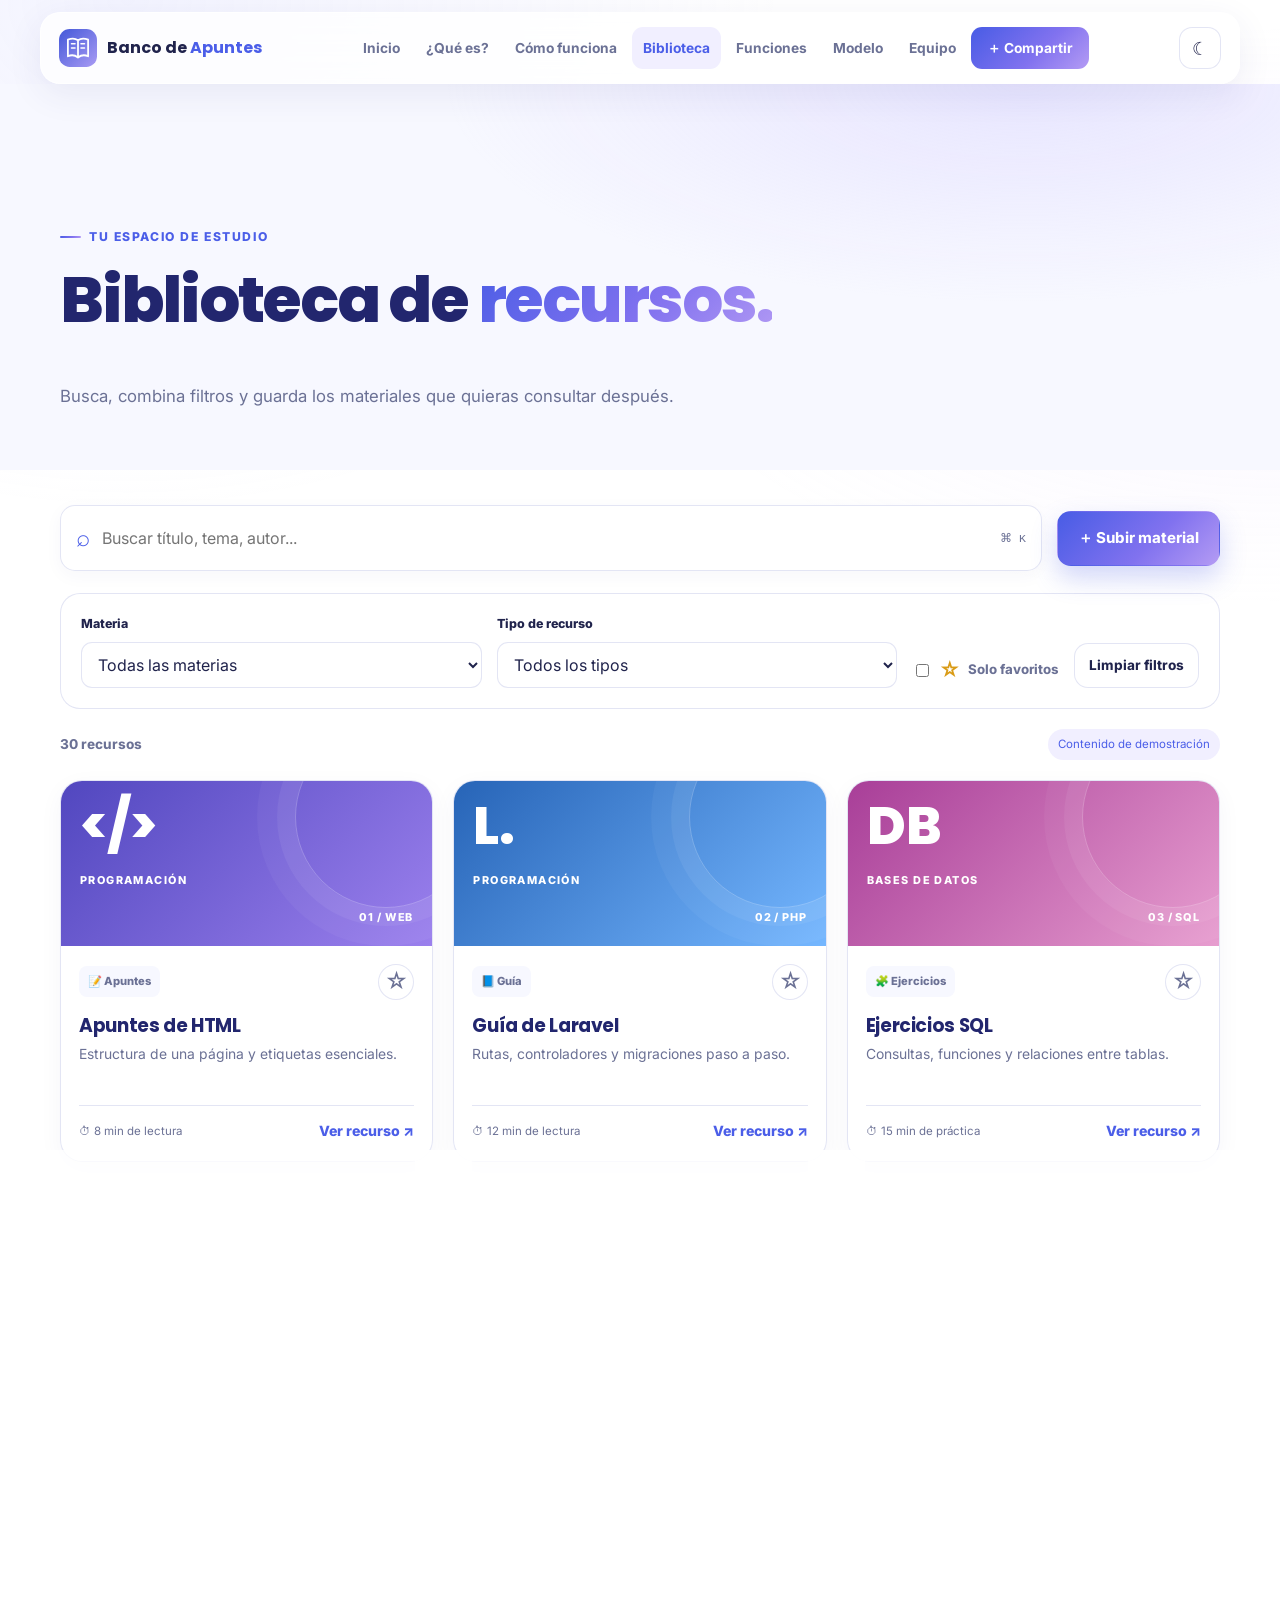
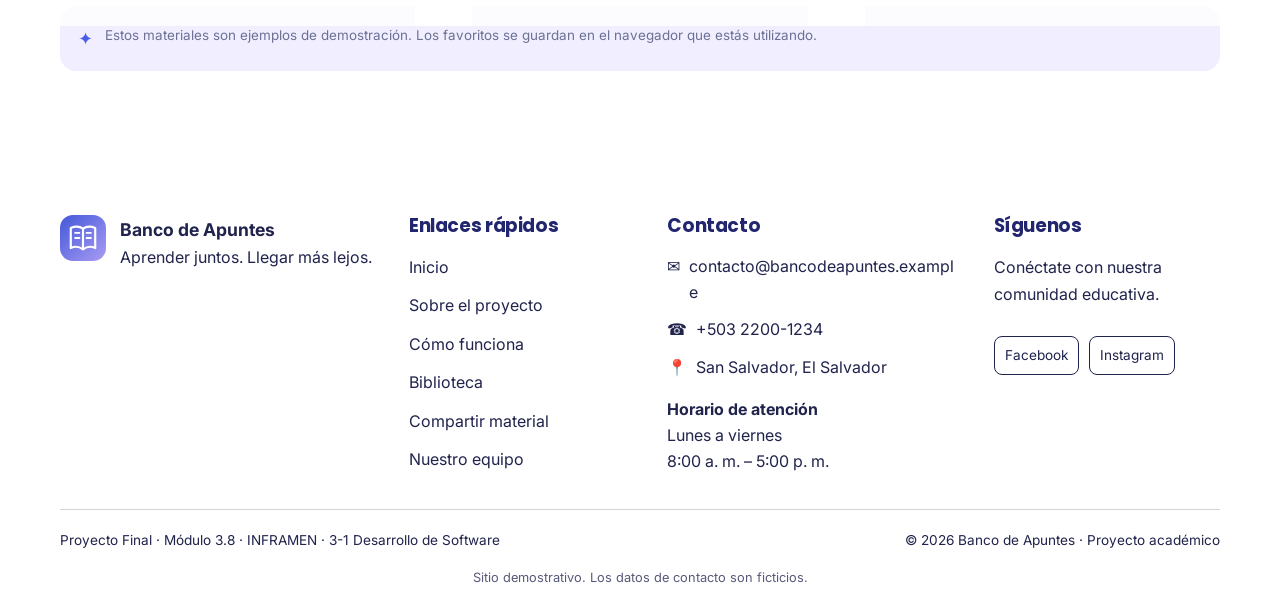
==== biblioteca.html @ d94e11e5 "Add files via upload" ====
<!DOCTYPE html>
<html lang="es">
<head>
  <meta charset="UTF-8">
  <meta name="viewport" content="width=device-width, initial-scale=1">
  <title>Biblioteca | Banco de Apuntes</title>
  <link rel="icon" href="img/logo.svg">
  <link href="https://fonts.googleapis.com/css2?family=Inter:wght@400;500;600;700;800&family=Poppins:wght@500;600;700;800&display=swap" rel="stylesheet">
  <link rel="stylesheet" href="css/style.css">
</head>
<body data-page="biblioteca">
  <div id="site-header"></div>

  <main>
    <section class="page-hero compact">
      <div class="container">
        <span class="kicker">Tu espacio de estudio</span>
        <h1>Biblioteca de <span class="gradient-text">recursos.</span></h1>
        <p>Busca, combina filtros y guarda los materiales que quieras consultar después.</p>
        <div class="breadcrumb">
        </div>
      </div>
    </section>

    <section class="section library-section">
      <div class="container">
        <div class="library-toolbar">
          <label class="search-box">
            <span>⌕</span>
            <input id="resource-search" type="search" placeholder="Buscar título, tema, autor..." aria-label="Buscar recursos">
            <kbd>⌘ K</kbd>
          </label>
          <a href="subir.html" class="btn btn-primary">＋ Subir material</a>
        </div>

        <div class="filter-panel">
          <div class="filter-group">
            <label for="subject-filter">Materia</label>
            <select id="subject-filter">
              <option value="all">Todas las materias</option>
              <option value="prog">Programación</option>
              <option value="mate">Matemáticas</option>
              <option value="bd">Bases de datos</option>
              <option value="lengua">Lenguaje</option>
            </select>
          </div>

          <div class="filter-group">
            <label for="type-filter">Tipo de recurso</label>
            <select id="type-filter">
              <option value="all">Todos los tipos</option>
              <option value="guia">Guías</option>
              <option value="ejercicio">Ejercicios</option>
              <option value="resumen">Resúmenes</option>
              <option value="examen">Exámenes pasados</option>
              <option value="apuntes">Apuntes</option>
            </select>
          </div>

          <label class="favorites-toggle">
            <input id="favorites-only" type="checkbox">
            <span>☆</span> Solo favoritos
          </label>

          <button class="btn btn-secondary btn-small" id="clear-filters" type="button">
            Limpiar filtros
          </button>
        </div>

        <div class="results-line">
          <span id="results-count">6 recursos</span>
          <span class="demo-label">Contenido de demostración</span>
        </div>

        <div class="resource-grid" id="resource-grid">
          <article class="resource-card"
            data-id="html-basico"
            data-subject="prog"
            data-type="apuntes"
            data-title="Apuntes de HTML"
            data-description="Estructura de una página, etiquetas semánticas, enlaces, imágenes y buenas prácticas para empezar a construir sitios web."
            data-author="Equipo Banco de Apuntes"
            data-date="16 de octubre de 2026"
            data-tags="HTML, etiquetas, web"
            data-file="materiales/apuntes-html.txt">

            <div class="resource-cover cover-purple">
              <span class="cover-symbol">&lt;/&gt;</span>
              <span class="cover-label">PROGRAMACIÓN</span>
              <span class="cover-bottom">01 / WEB</span>
            </div>
            <div class="resource-content">
              <div class="resource-meta">
                <span class="type-pill">📝 Apuntes</span>
                <button class="favorite-button" aria-label="Guardar Apuntes de HTML" aria-pressed="false">☆</button>
              </div>
              <h3>Apuntes de HTML</h3>
              <p>Estructura de una página y etiquetas esenciales.</p>
              <div class="resource-footer">
                <span>⏱ 8 min de lectura</span>
                <button class="text-link preview-button" type="button">Ver recurso ↗</button>
              </div>
            </div>
          </article>

          <article class="resource-card"
            data-id="laravel-guia"
            data-subject="prog"
            data-type="guia"
            data-title="Guía de Laravel"
            data-description="Introducción a rutas, controladores, modelos y migraciones. Incluye una ruta de aprendizaje para practicar los conceptos."
            data-author="Biblioteca de ejemplo"
            data-date="12 de octubre de 2026"
            data-tags="Laravel, PHP, desarrollo"
            data-file="materiales/guia-laravel.txt">

            <div class="resource-cover cover-blue">
              <span class="cover-symbol">L.</span>
              <span class="cover-label">PROGRAMACIÓN</span>
              <span class="cover-bottom">02 / PHP</span>
            </div>
            <div class="resource-content">
              <div class="resource-meta">
                <span class="type-pill">📘 Guía</span>
                <button class="favorite-button" aria-label="Guardar Guía de Laravel" aria-pressed="false">☆</button>
              </div>
              <h3>Guía de Laravel</h3>
              <p>Rutas, controladores y migraciones paso a paso.</p>
              <div class="resource-footer">
                <span>⏱ 12 min de lectura</span>
                <button class="text-link preview-button" type="button">Ver recurso ↗</button>
              </div>
            </div>
          </article>

          <article class="resource-card"
            data-id="sql-ejercicios"
            data-subject="bd"
            data-type="ejercicio"
            data-title="Ejercicios SQL"
            data-description="Practica SELECT, WHERE, ORDER BY, funciones de agregado y JOIN con ejemplos de consultas para una base de datos escolar."
            data-author="Equipo Banco de Apuntes"
            data-date="10 de octubre de 2026"
            data-tags="SQL, JOIN, consultas"
            data-file="materiales/ejercicios-sql.txt">

            <div class="resource-cover cover-pink">
              <span class="cover-symbol">DB</span>
              <span class="cover-label">BASES DE DATOS</span>
              <span class="cover-bottom">03 / SQL</span>
            </div>
            <div class="resource-content">
              <div class="resource-meta">
                <span class="type-pill">🧩 Ejercicios</span>
                <button class="favorite-button" aria-label="Guardar Ejercicios SQL" aria-pressed="false">☆</button>
              </div>
              <h3>Ejercicios SQL</h3>
              <p>Consultas, funciones y relaciones entre tablas.</p>
              <div class="resource-footer">
                <span>⏱ 15 min de práctica</span>
                <button class="text-link preview-button" type="button">Ver recurso ↗</button>
              </div>
            </div>
          </article>

          <article class="resource-card"
            data-id="formulas-mate"
            data-subject="mate"
            data-type="resumen"
            data-title="Fórmulas esenciales de matemáticas"
            data-description="Resumen de fórmulas de álgebra, geometría y trigonometría. Revisa las expresiones principales y practica identificando cuándo utilizarlas."
            data-author="Biblioteca de ejemplo"
            data-date="8 de octubre de 2026"
            data-tags="álgebra, geometría, fórmulas"
            data-file="materiales/formulas-matematicas.txt">

            <div class="resource-cover cover-orange">
              <span class="cover-symbol">∑</span>
              <span class="cover-label">MATEMÁTICAS</span>
              <span class="cover-bottom">04 / FÓRMULAS</span>
            </div>
            <div class="resource-content">
              <div class="resource-meta">
                <span class="type-pill">✦ Resumen</span>
                <button class="favorite-button" aria-label="Guardar Fórmulas esenciales de matemáticas" aria-pressed="false">☆</button>
              </div>
              <h3>Fórmulas esenciales</h3>
              <p>Álgebra, geometría y trigonometría en resumen.</p>
              <div class="resource-footer">
                <span>⏱ 6 min de lectura</span>
                <button class="text-link preview-button" type="button">Ver recurso ↗</button>
              </div>
            </div>
          </article>

          <article class="resource-card"
            data-id="lenguaje-resumen"
            data-subject="lengua"
            data-type="resumen"
            data-title="Resumen de comprensión lectora"
            data-description="Ideas principales, inferencias, propósito del autor y estrategias para responder preguntas de comprensión lectora."
            data-author="Equipo Banco de Apuntes"
            data-date="5 de octubre de 2026"
            data-tags="lectura, lenguaje, comprensión"
            data-file="materiales/comprension-lectora.txt">

            <div class="resource-cover cover-green">
              <span class="cover-symbol">Aa</span>
              <span class="cover-label">LENGUAJE</span>
              <span class="cover-bottom">05 / LECTURA</span>
            </div>
            <div class="resource-content">
              <div class="resource-meta">
                <span class="type-pill">✦ Resumen</span>
                <button class="favorite-button" aria-label="Guardar Resumen de comprensión lectora" aria-pressed="false">☆</button>
              </div>
              <h3>Comprensión lectora</h3>
              <p>Estrategias para analizar textos y reconocer ideas.</p>
              <div class="resource-footer">
                <span>⏱ 7 min de lectura</span>
                <button class="text-link preview-button" type="button">Ver recurso ↗</button>
              </div>
            </div>
          </article>

          <article class="resource-card"
            data-id="repaso-mate"
            data-subject="mate"
            data-type="examen"
            data-title="Repaso de matemáticas"
            data-description="Preguntas de práctica para repasar operaciones algebraicas, ecuaciones y conceptos de geometría antes de una evaluación."
            data-author="Material de práctica"
            data-date="2 de octubre de 2026"
            data-tags="repaso, examen, práctica"
            data-file="materiales/repaso-matematicas.txt">

            <div class="resource-cover cover-lilac">
              <span class="cover-symbol">π</span>
              <span class="cover-label">MATEMÁTICAS</span>
              <span class="cover-bottom">06 / REPASO</span>
            </div>
            <div class="resource-content">
              <div class="resource-meta">
                <span class="type-pill">✎ Examen de práctica</span>
                <button class="favorite-button" aria-label="Guardar Repaso de matemáticas" aria-pressed="false">☆</button>
              </div>
              <h3>Repaso de matemáticas</h3>
              <p>Preguntas de práctica para preparar una evaluación.</p>
              <div class="resource-footer">
                <span>⏱ 20 min de práctica</span>
                <button class="text-link preview-button" type="button">Ver recurso ↗</button>
              </div>
            </div>
          </article>

          <!-- 07. CSS -->
<article class="resource-card"
  data-id="css-basico" data-subject="prog" data-type="apuntes"
  data-title="Fundamentos de CSS"
  data-description="Selectores, colores, márgenes, espaciado y diseño adaptable."
  data-author="Equipo Banco de Apuntes" data-date="17 de octubre de 2026"
  data-tags="CSS, estilos, diseño web">
  <div class="resource-cover cover-purple">
    <span class="cover-symbol">#</span><span class="cover-label">PROGRAMACIÓN</span><span class="cover-bottom">07 / CSS</span>
  </div>
  <div class="resource-content">
    <div class="resource-meta"><span class="type-pill">📝 Apuntes</span><button class="favorite-button" aria-label="Guardar Fundamentos de CSS" aria-pressed="false">☆</button></div>
    <h3>Fundamentos de CSS</h3><p>Estilos, colores y diseño adaptable para páginas web.</p>
    <div class="resource-footer"><span>⏱ 10 min de lectura</span><button class="text-link preview-button" type="button">Ver recurso ↗</button></div>
  </div>
</article>

<!-- 08. JavaScript -->
<article class="resource-card"
  data-id="javascript-fundamentos" data-subject="prog" data-type="guia"
  data-title="Guía de JavaScript"
  data-description="Variables, funciones, condicionales, eventos y manipulación del DOM."
  data-author="Biblioteca de ejemplo" data-date="17 de octubre de 2026"
  data-tags="JavaScript, funciones, DOM">
  <div class="resource-cover cover-blue">
    <span class="cover-symbol">JS</span><span class="cover-label">PROGRAMACIÓN</span><span class="cover-bottom">08 / JS</span>
  </div>
  <div class="resource-content">
    <div class="resource-meta"><span class="type-pill">📘 Guía</span><button class="favorite-button" aria-label="Guardar Guía de JavaScript" aria-pressed="false">☆</button></div>
    <h3>Guía de JavaScript</h3><p>Aprende lógica, funciones e interactividad web.</p>
    <div class="resource-footer"><span>⏱ 14 min de lectura</span><button class="text-link preview-button" type="button">Ver recurso ↗</button></div>
  </div>
</article>

<!-- 09. Python -->
<article class="resource-card"
  data-id="python-intro" data-subject="prog" data-type="guia"
  data-title="Introducción a Python"
  data-description="Sintaxis básica, variables, listas, ciclos y funciones con ejemplos."
  data-author="Equipo Banco de Apuntes" data-date="16 de octubre de 2026"
  data-tags="Python, variables, programación">
  <div class="resource-cover cover-green">
    <span class="cover-symbol">Py</span><span class="cover-label">PROGRAMACIÓN</span><span class="cover-bottom">09 / PYTHON</span>
  </div>
  <div class="resource-content">
    <div class="resource-meta"><span class="type-pill">📘 Guía</span><button class="favorite-button" aria-label="Guardar Introducción a Python" aria-pressed="false">☆</button></div>
    <h3>Introducción a Python</h3><p>Primeros pasos para crear programas sencillos.</p>
    <div class="resource-footer"><span>⏱ 12 min de lectura</span><button class="text-link preview-button" type="button">Ver recurso ↗</button></div>
  </div>
</article>

<!-- 10. PHP -->
<article class="resource-card"
  data-id="php-basico" data-subject="prog" data-type="apuntes"
  data-title="PHP desde cero"
  data-description="Variables, arreglos, funciones y formularios del lado del servidor."
  data-author="Biblioteca de ejemplo" data-date="15 de octubre de 2026"
  data-tags="PHP, servidor, variables">
  <div class="resource-cover cover-lilac">
    <span class="cover-symbol">PHP</span><span class="cover-label">PROGRAMACIÓN</span><span class="cover-bottom">10 / PHP</span>
  </div>
  <div class="resource-content">
    <div class="resource-meta"><span class="type-pill">📝 Apuntes</span><button class="favorite-button" aria-label="Guardar PHP desde cero" aria-pressed="false">☆</button></div>
    <h3>PHP desde cero</h3><p>Conceptos esenciales para desarrollar sitios dinámicos.</p>
    <div class="resource-footer"><span>⏱ 11 min de lectura</span><button class="text-link preview-button" type="button">Ver recurso ↗</button></div>
  </div>
</article>

<!-- 11. Algoritmos -->
<article class="resource-card"
  data-id="algoritmos" data-subject="prog" data-type="ejercicio"
  data-title="Ejercicios de algoritmos"
  data-description="Problemas de lógica con condiciones, ciclos y pseudocódigo."
  data-author="Equipo Banco de Apuntes" data-date="14 de octubre de 2026"
  data-tags="algoritmos, lógica, pseudocódigo">
  <div class="resource-cover cover-orange">
    <span class="cover-symbol">{ }</span><span class="cover-label">PROGRAMACIÓN</span><span class="cover-bottom">11 / LÓGICA</span>
  </div>
  <div class="resource-content">
    <div class="resource-meta"><span class="type-pill">🧩 Ejercicios</span><button class="favorite-button" aria-label="Guardar Ejercicios de algoritmos" aria-pressed="false">☆</button></div>
    <h3>Ejercicios de algoritmos</h3><p>Practica la resolución de problemas paso a paso.</p>
    <div class="resource-footer"><span>⏱ 20 min de práctica</span><button class="text-link preview-button" type="button">Ver recurso ↗</button></div>
  </div>
</article>

<!-- 12. POO -->
<article class="resource-card"
  data-id="poo" data-subject="prog" data-type="resumen"
  data-title="Programación orientada a objetos"
  data-description="Clases, objetos, atributos, métodos, herencia y encapsulamiento."
  data-author="Biblioteca de ejemplo" data-date="13 de octubre de 2026"
  data-tags="POO, clases, objetos">
  <div class="resource-cover cover-pink">
    <span class="cover-symbol">OOP</span><span class="cover-label">PROGRAMACIÓN</span><span class="cover-bottom">12 / POO</span>
  </div>
  <div class="resource-content">
    <div class="resource-meta"><span class="type-pill">✦ Resumen</span><button class="favorite-button" aria-label="Guardar Programación orientada a objetos" aria-pressed="false">☆</button></div>
    <h3>Programación orientada a objetos</h3><p>Un resumen de clases, objetos y sus relaciones.</p>
    <div class="resource-footer"><span>⏱ 8 min de lectura</span><button class="text-link preview-button" type="button">Ver recurso ↗</button></div>
  </div>
</article>

<!-- 13. Git -->
<article class="resource-card"
  data-id="git-github" data-subject="prog" data-type="guia"
  data-title="Guía práctica de Git y GitHub"
  data-description="Repositorios, commits, ramas y trabajo colaborativo."
  data-author="Equipo Banco de Apuntes" data-date="12 de octubre de 2026"
  data-tags="Git, GitHub, repositorios">
  <div class="resource-cover cover-blue">
    <span class="cover-symbol">Git</span><span class="cover-label">PROGRAMACIÓN</span><span class="cover-bottom">13 / CONTROL DE VERSIONES</span>
  </div>
  <div class="resource-content">
    <div class="resource-meta"><span class="type-pill">📘 Guía</span><button class="favorite-button" aria-label="Guardar Guía práctica de Git y GitHub" aria-pressed="false">☆</button></div>
    <h3>Guía de Git y GitHub</h3><p>Organiza tus proyectos y guarda sus versiones.</p>
    <div class="resource-footer"><span>⏱ 13 min de lectura</span><button class="text-link preview-button" type="button">Ver recurso ↗</button></div>
  </div>
</article>

<!-- 14. Redes -->
<article class="resource-card"
  data-id="redes-computadoras" data-subject="prog" data-type="resumen"
  data-title="Fundamentos de redes"
  data-description="Direcciones IP, DNS, routers, protocolos y modelos de comunicación."
  data-author="Biblioteca de ejemplo" data-date="11 de octubre de 2026"
  data-tags="redes, IP, DNS">
  <div class="resource-cover cover-green">
    <span class="cover-symbol">NET</span><span class="cover-label">TECNOLOGÍA</span><span class="cover-bottom">14 / REDES</span>
  </div>
  <div class="resource-content">
    <div class="resource-meta"><span class="type-pill">✦ Resumen</span><button class="favorite-button" aria-label="Guardar Fundamentos de redes" aria-pressed="false">☆</button></div>
    <h3>Fundamentos de redes</h3><p>Conceptos básicos para entender cómo se conectan los equipos.</p>
    <div class="resource-footer"><span>⏱ 9 min de lectura</span><button class="text-link preview-button" type="button">Ver recurso ↗</button></div>
  </div>
</article>

<!-- 15. Seguridad web -->
<article class="resource-card"
  data-id="seguridad-web" data-subject="prog" data-type="guia"
  data-title="Introducción a la seguridad web"
  data-description="Contraseñas seguras, validación de entradas, HTTPS y prácticas preventivas."
  data-author="Equipo Banco de Apuntes" data-date="10 de octubre de 2026"
  data-tags="seguridad, HTTPS, validación">
  <div class="resource-cover cover-purple">
    <span class="cover-symbol">🔒</span><span class="cover-label">TECNOLOGÍA</span><span class="cover-bottom">15 / SEGURIDAD</span>
  </div>
  <div class="resource-content">
    <div class="resource-meta"><span class="type-pill">📘 Guía</span><button class="favorite-button" aria-label="Guardar Introducción a la seguridad web" aria-pressed="false">☆</button></div>
    <h3>Seguridad web</h3><p>Buenas prácticas para proteger aplicaciones y usuarios.</p>
    <div class="resource-footer"><span>⏱ 12 min de lectura</span><button class="text-link preview-button" type="button">Ver recurso ↗</button></div>
  </div>
</article>

<!-- 16. Modelo de datos -->
<article class="resource-card"
  data-id="modelado-bd" data-subject="bd" data-type="guia"
  data-title="Introducción al modelado de datos"
  data-description="Entidades, atributos, relaciones y claves para diseñar bases de datos."
  data-author="Equipo Banco de Apuntes" data-date="9 de octubre de 2026"
  data-tags="bases de datos, entidades, relaciones">
  <div class="resource-cover cover-pink">
    <span class="cover-symbol">ER</span><span class="cover-label">BASES DE DATOS</span><span class="cover-bottom">16 / MODELO ER</span>
  </div>
  <div class="resource-content">
    <div class="resource-meta"><span class="type-pill">📘 Guía</span><button class="favorite-button" aria-label="Guardar Introducción al modelado de datos" aria-pressed="false">☆</button></div>
    <h3>Modelado de datos</h3><p>Diseña la estructura de una base de datos.</p>
    <div class="resource-footer"><span>⏱ 12 min de lectura</span><button class="text-link preview-button" type="button">Ver recurso ↗</button></div>
  </div>
</article>

<!-- 17. Normalización -->
<article class="resource-card"
  data-id="normalizacion-bd" data-subject="bd" data-type="resumen"
  data-title="Normalización de bases de datos"
  data-description="Dependencias funcionales y formas normales para organizar la información."
  data-author="Biblioteca de ejemplo" data-date="8 de octubre de 2026"
  data-tags="normalización, tablas, datos">
  <div class="resource-cover cover-lilac">
    <span class="cover-symbol">1NF</span><span class="cover-label">BASES DE DATOS</span><span class="cover-bottom">17 / NORMALIZACIÓN</span>
  </div>
  <div class="resource-content">
    <div class="resource-meta"><span class="type-pill">✦ Resumen</span><button class="favorite-button" aria-label="Guardar Normalización de bases de datos" aria-pressed="false">☆</button></div>
    <h3>Normalización de bases de datos</h3><p>Reduce duplicados y mejora la organización de los datos.</p>
    <div class="resource-footer"><span>⏱ 8 min de lectura</span><button class="text-link preview-button" type="button">Ver recurso ↗</button></div>
  </div>
</article>

<!-- 18. MySQL -->
<article class="resource-card"
  data-id="mysql-practica" data-subject="bd" data-type="ejercicio"
  data-title="Prácticas de MySQL"
  data-description="Creación de tablas, inserción de registros y consultas sencillas."
  data-author="Equipo Banco de Apuntes" data-date="7 de octubre de 2026"
  data-tags="MySQL, SQL, tablas">
  <div class="resource-cover cover-blue">
    <span class="cover-symbol">SQL</span><span class="cover-label">BASES DE DATOS</span><span class="cover-bottom">18 / MYSQL</span>
  </div>
  <div class="resource-content">
    <div class="resource-meta"><span class="type-pill">🧩 Ejercicios</span><button class="favorite-button" aria-label="Guardar Prácticas de MySQL" aria-pressed="false">☆</button></div>
    <h3>Prácticas de MySQL</h3><p>Ejercicios para crear tablas y consultar información.</p>
    <div class="resource-footer"><span>⏱ 18 min de práctica</span><button class="text-link preview-button" type="button">Ver recurso ↗</button></div>
  </div>
</article>

<!-- 19. Consultas avanzadas -->
<article class="resource-card"
  data-id="consultas-avanzadas" data-subject="bd" data-type="ejercicio"
  data-title="Consultas SQL avanzadas"
  data-description="Práctica de JOIN, GROUP BY, HAVING y subconsultas."
  data-author="Biblioteca de ejemplo" data-date="6 de octubre de 2026"
  data-tags="SQL, JOIN, GROUP BY">
  <div class="resource-cover cover-orange">
    <span class="cover-symbol">Σ</span><span class="cover-label">BASES DE DATOS</span><span class="cover-bottom">19 / CONSULTAS</span>
  </div>
  <div class="resource-content">
    <div class="resource-meta"><span class="type-pill">🧩 Ejercicios</span><button class="favorite-button" aria-label="Guardar Consultas SQL avanzadas" aria-pressed="false">☆</button></div>
    <h3>Consultas SQL avanzadas</h3><p>Resuelve consultas usando agrupaciones y relaciones.</p>
    <div class="resource-footer"><span>⏱ 20 min de práctica</span><button class="text-link preview-button" type="button">Ver recurso ↗</button></div>
  </div>
</article>

<!-- 20. Diagrama ER -->
<article class="resource-card"
  data-id="diseno-er" data-subject="bd" data-type="apuntes"
  data-title="Diseño de diagramas entidad-relación"
  data-description="Representación visual de entidades, atributos, cardinalidades y relaciones."
  data-author="Equipo Banco de Apuntes" data-date="5 de octubre de 2026"
  data-tags="diagrama ER, entidades, cardinalidad">
  <div class="resource-cover cover-green">
    <span class="cover-symbol">◇</span><span class="cover-label">BASES DE DATOS</span><span class="cover-bottom">20 / DIAGRAMAS</span>
  </div>
  <div class="resource-content">
    <div class="resource-meta"><span class="type-pill">📝 Apuntes</span><button class="favorite-button" aria-label="Guardar Diseño de diagramas entidad-relación" aria-pressed="false">☆</button></div>
    <h3>Diagramas entidad-relación</h3><p>Representa gráficamente cómo se relacionan los datos.</p>
    <div class="resource-footer"><span>⏱ 10 min de lectura</span><button class="text-link preview-button" type="button">Ver recurso ↗</button></div>
  </div>
</article>

<!-- 21. Estadística -->
<article class="resource-card"
  data-id="estadistica" data-subject="mate" data-type="guia"
  data-title="Guía básica de estadística"
  data-description="Media, mediana, moda, rango y lectura de tablas de frecuencia."
  data-author="Biblioteca de ejemplo" data-date="4 de octubre de 2026"
  data-tags="estadística, media, mediana">
  <div class="resource-cover cover-orange">
    <span class="cover-symbol">x̄</span><span class="cover-label">MATEMÁTICAS</span><span class="cover-bottom">21 / ESTADÍSTICA</span>
  </div>
  <div class="resource-content">
    <div class="resource-meta"><span class="type-pill">📘 Guía</span><button class="favorite-button" aria-label="Guardar Guía básica de estadística" aria-pressed="false">☆</button></div>
    <h3>Guía básica de estadística</h3><p>Aprende a resumir y analizar conjuntos de datos.</p>
    <div class="resource-footer"><span>⏱ 12 min de lectura</span><button class="text-link preview-button" type="button">Ver recurso ↗</button></div>
  </div>
</article>

<!-- 22. Ecuaciones -->
<article class="resource-card"
  data-id="ecuaciones" data-subject="mate" data-type="ejercicio"
  data-title="Ejercicios de ecuaciones"
  data-description="Ecuaciones lineales, despeje de variables y comprobación de resultados."
  data-author="Equipo Banco de Apuntes" data-date="3 de octubre de 2026"
  data-tags="álgebra, ecuaciones, variables">
  <div class="resource-cover cover-purple">
    <span class="cover-symbol">x=?</span><span class="cover-label">MATEMÁTICAS</span><span class="cover-bottom">22 / ÁLGEBRA</span>
  </div>
  <div class="resource-content">
    <div class="resource-meta"><span class="type-pill">🧩 Ejercicios</span><button class="favorite-button" aria-label="Guardar Ejercicios de ecuaciones" aria-pressed="false">☆</button></div>
    <h3>Ejercicios de ecuaciones</h3><p>Practica despejes y comprueba tus respuestas.</p>
    <div class="resource-footer"><span>⏱ 15 min de práctica</span><button class="text-link preview-button" type="button">Ver recurso ↗</button></div>
  </div>
</article>

<!-- 23. Geometría -->
<article class="resource-card"
  data-id="geometria" data-subject="mate" data-type="resumen"
  data-title="Resumen de geometría"
  data-description="Perímetros, áreas, triángulos, cuadriláteros y circunferencias."
  data-author="Biblioteca de ejemplo" data-date="2 de octubre de 2026"
  data-tags="geometría, áreas, perímetros">
  <div class="resource-cover cover-pink">
    <span class="cover-symbol">△</span><span class="cover-label">MATEMÁTICAS</span><span class="cover-bottom">23 / GEOMETRÍA</span>
  </div>
  <div class="resource-content">
    <div class="resource-meta"><span class="type-pill">✦ Resumen</span><button class="favorite-button" aria-label="Guardar Resumen de geometría" aria-pressed="false">☆</button></div>
    <h3>Resumen de geometría</h3><p>Figuras, fórmulas y propiedades principales.</p>
    <div class="resource-footer"><span>⏱ 8 min de lectura</span><button class="text-link preview-button" type="button">Ver recurso ↗</button></div>
  </div>
</article>

<!-- 24. Trigonometría -->
<article class="resource-card"
  data-id="trigonometria" data-subject="mate" data-type="apuntes"
  data-title="Apuntes de trigonometría"
  data-description="Seno, coseno, tangente y relaciones en triángulos rectángulos."
  data-author="Equipo Banco de Apuntes" data-date="1 de octubre de 2026"
  data-tags="trigonometría, seno, coseno">
  <div class="resource-cover cover-blue">
    <span class="cover-symbol">sin</span><span class="cover-label">MATEMÁTICAS</span><span class="cover-bottom">24 / TRIGONOMETRÍA</span>
  </div>
  <div class="resource-content">
    <div class="resource-meta"><span class="type-pill">📝 Apuntes</span><button class="favorite-button" aria-label="Guardar Apuntes de trigonometría" aria-pressed="false">☆</button></div>
    <h3>Apuntes de trigonometría</h3><p>Relaciones trigonométricas y ejemplos básicos.</p>
    <div class="resource-footer"><span>⏱ 10 min de lectura</span><button class="text-link preview-button" type="button">Ver recurso ↗</button></div>
  </div>
</article>

<!-- 25. Funciones matemáticas -->
<article class="resource-card"
  data-id="funciones-mate" data-subject="mate" data-type="ejercicio"
  data-title="Práctica de funciones matemáticas"
  data-description="Dominio, rango, evaluación y representación de funciones."
  data-author="Biblioteca de ejemplo" data-date="30 de septiembre de 2026"
  data-tags="funciones, dominio, rango">
  <div class="resource-cover cover-lilac">
    <span class="cover-symbol">f(x)</span><span class="cover-label">MATEMÁTICAS</span><span class="cover-bottom">25 / FUNCIONES</span>
  </div>
  <div class="resource-content">
    <div class="resource-meta"><span class="type-pill">🧩 Ejercicios</span><button class="favorite-button" aria-label="Guardar Práctica de funciones matemáticas" aria-pressed="false">☆</button></div>
    <h3>Práctica de funciones</h3><p>Evalúa funciones y reconoce sus características.</p>
    <div class="resource-footer"><span>⏱ 18 min de práctica</span><button class="text-link preview-button" type="button">Ver recurso ↗</button></div>
  </div>
</article>

<!-- 26. Probabilidad -->
<article class="resource-card"
  data-id="probabilidad" data-subject="mate" data-type="guia"
  data-title="Introducción a la probabilidad"
  data-description="Experimentos aleatorios, eventos, espacio muestral y probabilidad simple."
  data-author="Equipo Banco de Apuntes" data-date="29 de septiembre de 2026"
  data-tags="probabilidad, eventos, estadística">
  <div class="resource-cover cover-green">
    <span class="cover-symbol">P(A)</span><span class="cover-label">MATEMÁTICAS</span><span class="cover-bottom">26 / PROBABILIDAD</span>
  </div>
  <div class="resource-content">
    <div class="resource-meta"><span class="type-pill">📘 Guía</span><button class="favorite-button" aria-label="Guardar Introducción a la probabilidad" aria-pressed="false">☆</button></div>
    <h3>Introducción a la probabilidad</h3><p>Calcula posibilidades con ejemplos cotidianos.</p>
    <div class="resource-footer"><span>⏱ 11 min de lectura</span><button class="text-link preview-button" type="button">Ver recurso ↗</button></div>
  </div>
</article>

<!-- 27. Ortografía -->
<article class="resource-card"
  data-id="ortografia" data-subject="lengua" data-type="resumen"
  data-title="Reglas básicas de ortografía"
  data-description="Acentuación, uso de mayúsculas, signos de puntuación y errores frecuentes."
  data-author="Biblioteca de ejemplo" data-date="28 de septiembre de 2026"
  data-tags="ortografía, acentuación, escritura">
  <div class="resource-cover cover-orange">
    <span class="cover-symbol">á</span><span class="cover-label">LENGUAJE</span><span class="cover-bottom">27 / ORTOGRAFÍA</span>
  </div>
  <div class="resource-content">
    <div class="resource-meta"><span class="type-pill">✦ Resumen</span><button class="favorite-button" aria-label="Guardar Reglas básicas de ortografía" aria-pressed="false">☆</button></div>
    <h3>Reglas de ortografía</h3><p>Repasa acentos, puntuación y escritura correcta.</p>
    <div class="resource-footer"><span>⏱ 8 min de lectura</span><button class="text-link preview-button" type="button">Ver recurso ↗</button></div>
  </div>
</article>

<!-- 28. Redacción -->
<article class="resource-card"
  data-id="redaccion" data-subject="lengua" data-type="guia"
  data-title="Guía para redactar textos"
  data-description="Planificación, introducción, desarrollo, conclusión y revisión de textos."
  data-author="Equipo Banco de Apuntes" data-date="27 de septiembre de 2026"
  data-tags="redacción, párrafos, escritura">
  <div class="resource-cover cover-blue">
    <span class="cover-symbol">Aa</span><span class="cover-label">LENGUAJE</span><span class="cover-bottom">28 / REDACCIÓN</span>
  </div>
  <div class="resource-content">
    <div class="resource-meta"><span class="type-pill">📘 Guía</span><button class="favorite-button" aria-label="Guardar Guía para redactar textos" aria-pressed="false">☆</button></div>
    <h3>Guía para redactar textos</h3><p>Organiza ideas y escribe con mayor claridad.</p>
    <div class="resource-footer"><span>⏱ 12 min de lectura</span><button class="text-link preview-button" type="button">Ver recurso ↗</button></div>
  </div>
</article>

<!-- 29. Literatura -->
<article class="resource-card"
  data-id="generos-literarios" data-subject="lengua" data-type="apuntes"
  data-title="Géneros literarios"
  data-description="Características de los géneros narrativo, lírico y dramático."
  data-author="Biblioteca de ejemplo" data-date="26 de septiembre de 2026"
  data-tags="literatura, narrativa, poesía, teatro">
  <div class="resource-cover cover-purple">
    <span class="cover-symbol">¶</span><span class="cover-label">LENGUAJE</span><span class="cover-bottom">29 / LITERATURA</span>
  </div>
  <div class="resource-content">
    <div class="resource-meta"><span class="type-pill">📝 Apuntes</span><button class="favorite-button" aria-label="Guardar Géneros literarios" aria-pressed="false">☆</button></div>
    <h3>Géneros literarios</h3><p>Reconoce los tipos de textos y sus características.</p>
    <div class="resource-footer"><span>⏱ 9 min de lectura</span><button class="text-link preview-button" type="button">Ver recurso ↗</button></div>
  </div>
</article>

<!-- 30. Argumentación -->
<article class="resource-card"
  data-id="argumentacion" data-subject="lengua" data-type="ejercicio"
  data-title="Ejercicios de argumentación"
  data-description="Tesis, argumentos, evidencias, contraargumentos y conclusión."
  data-author="Equipo Banco de Apuntes" data-date="25 de septiembre de 2026"
  data-tags="argumentación, tesis, debate">
  <div class="resource-cover cover-pink">
    <span class="cover-symbol">“ ”</span><span class="cover-label">LENGUAJE</span><span class="cover-bottom">30 / ARGUMENTACIÓN</span>
  </div>
  <div class="resource-content">
    <div class="resource-meta"><span class="type-pill">🧩 Ejercicios</span><button class="favorite-button" aria-label="Guardar Ejercicios de argumentación" aria-pressed="false">☆</button></div>
    <h3>Ejercicios de argumentación</h3><p>Aprende a construir argumentos claros y convincentes.</p>
    <div class="resource-footer"><span>⏱ 15 min de práctica</span><button class="text-link preview-button" type="button">Ver recurso ↗</button></div>
  </div>
</article>
        </div>

        <div id="empty-state" class="empty-state" hidden>
          <div class="empty-icon">⌕</div>
          <h3>No se encontraron resultados</h3>
          <p>Prueba con otra palabra o elimina alguno de los filtros.</p>
          <button class="btn btn-secondary" id="empty-clear" type="button">Mostrar todos los recursos</button>
        </div>

        <div class="library-note">
          <span>✦</span>
          <p>Estos materiales son ejemplos de demostración. Los favoritos se guardan en el navegador que estás utilizando.</p>
        </div>
      </div>
    </section>
  </main>

  <div class="modal-backdrop" id="resource-modal" aria-hidden="true">
    <section class="resource-modal" role="dialog" aria-modal="true" aria-labelledby="modal-title">
      <button class="modal-close" type="button" aria-label="Cerrar vista previa">×</button>
      <div class="modal-cover" id="modal-cover"><span>RECURSO DE ESTUDIO</span></div>
      <div class="modal-body">
        <span class="kicker">Vista previa del material</span>
        <h2 id="modal-title">Título del recurso</h2>
        <p id="modal-description"></p>
        <div class="modal-meta">
          <span id="modal-author"></span>
          <span id="modal-date"></span>
        </div>
        <div class="tag-list" id="modal-tags"></div>
        <div class="preview-text" id="modal-preview-text"></div>
        <div class="button-row">
          <a class="btn btn-primary" id="modal-download" href="#" download>Descargar recurso ↓</a>
          <button class="btn btn-secondary" id="modal-close-bottom" type="button">Cerrar</button>
        </div>
      </div>
    </section>
  </div>

  <div id="site-footer"></div>
  <script src="js/app.js"></script>
</body>
</html>
---- css/style.css ----
:root {
  --ink: #20234c;
  --muted: #6b7195;
  --blue: #4b5ee8;
  --blue-dark: #22266e;
  --lavender: #f1efff;
  --surface: #fff;
  --soft: #f7f8ff;
  --line: rgba(127,137,205,.22);
  --glass: rgba(255,255,255,.78);
  --shadow: 0 20px 55px rgba(47,58,135,.12);
  --gradient: linear-gradient(135deg,#485ce5,#8172ef 58%,#b49bf4);
  --radius: 24px;
}

* { box-sizing: border-box; }

html {
  scroll-behavior: smooth;
  scroll-padding-top: 100px;
}

body {
  margin: 0;
  font-family: Inter, Arial, sans-serif;
  color: var(--ink);
  background: var(--surface);
  line-height: 1.65;
  -webkit-font-smoothing: antialiased;
}

body::before {
  content: "";
  position: fixed;
  inset: 0;
  z-index: -1;
  pointer-events: none;
  background:
    radial-gradient(ellipse at 10% 0%,rgba(187,191,255,.18),transparent 40%),
    radial-gradient(ellipse at 100% 35%,rgba(218,194,255,.14),transparent 35%);
}

body.dark {
  --ink: #edf0ff;
  --muted: #b1b9dd;
  --blue: #a9b4ff;
  --blue-dark: #f0f1ff;
  --lavender: #292746;
  --surface: #111426;
  --soft: #191d34;
  --line: rgba(183,188,255,.16);
  --glass: rgba(25,29,52,.84);
  --shadow: 0 20px 55px rgba(0,0,0,.25);
  background: var(--surface);
}

img { display: block; max-width: 100%; }
a { color: inherit; text-decoration: none; }
button, input, select, textarea { font: inherit; }
button, a, select { -webkit-tap-highlight-color: transparent; }
button { cursor: pointer; }

h1, h2, h3 {
  font-family: Poppins, Inter, sans-serif;
  line-height: 1.17;
  letter-spacing: -.035em;
  color: var(--blue-dark);
  margin: 0 0 .7em;
}

h1 { font-size: clamp(2.5rem,5.4vw,4.7rem); font-weight: 800; }
h2 { font-size: clamp(1.9rem,3.5vw,3rem); font-weight: 700; }
h3 { font-size: 1.17rem; letter-spacing: -.02em; }
p { margin: 0 0 1rem; }

button:focus-visible, a:focus-visible, input:focus-visible,
select:focus-visible, textarea:focus-visible {
  outline: 3px solid #a99af5;
  outline-offset: 3px;
}

.container {
  width: min(1160px,calc(100% - 44px));
  margin-inline: auto;
}

.narrow { max-width: 800px; }
.muted { color: var(--muted); }

.gradient-text {
  background: var(--gradient);
  -webkit-background-clip: text;
  background-clip: text;
  color: transparent;
}

.kicker {
  display: inline-flex;
  align-items: center;
  gap: 8px;
  text-transform: uppercase;
  letter-spacing: .13em;
  font-size: .76rem;
  font-weight: 800;
  color: var(--blue);
  margin-bottom: 1rem;
}

.kicker::before {
  content: "";
  width: 21px;
  height: 2px;
  background: var(--gradient);
  border-radius: 4px;
}

.button-row { display: flex; flex-wrap: wrap; gap: 12px; align-items: center; }

.btn {
  display: inline-flex;
  align-items: center;
  justify-content: center;
  gap: 12px;
  border: 1px solid transparent;
  border-radius: 14px;
  padding: 14px 20px;
  font-weight: 750;
  font-size: .94rem;
  transition: transform .2s,box-shadow .2s,background .2s;
  color: var(--ink);
}

.btn:hover { transform: translateY(-3px); }

.btn-primary {
  background: var(--gradient);
  color: white;
  box-shadow: 0 12px 26px rgba(75,94,232,.25);
}

.btn-primary:hover { box-shadow: 0 17px 34px rgba(75,94,232,.32); }

.btn-secondary {
  background: var(--glass);
  border-color: var(--line);
  backdrop-filter: blur(10px);
}

.btn-secondary:hover { background: var(--lavender); }

.btn-white {
  background: #fff;
  color: #303887;
  box-shadow: 0 10px 28px rgba(15,19,74,.16);
}

.btn-small { padding: 10px 14px; font-size: .85rem; }

.text-link {
  padding: 0;
  border: 0;
  background: none;
  color: var(--blue);
  font-weight: 800;
  font-size: .88rem;
}

.text-link:hover { text-decoration: underline; }

/* Navegación */
.site-nav {
  position: sticky;
  top: 12px;
  z-index: 100;
  width: min(1200px,calc(100% - 28px));
  margin: 12px auto -84px;
  border: 1px solid rgba(255,255,255,.7);
  border-radius: 20px;
  background: var(--glass);
  backdrop-filter: blur(18px);
  box-shadow: 0 10px 35px rgba(49,57,127,.08);
}

.nav-inner {
  min-height: 70px;
  padding: 0 18px;
  display: flex;
  align-items: center;
  gap: 20px;
  justify-content: space-between;
}

.brand {
  display: flex;
  align-items: center;
  gap: 10px;
  font-family: Poppins, sans-serif;
  font-weight: 700;
  white-space: nowrap;
}

.brand img { width: 38px; height: 38px; }
.brand span { font-size: 1rem; }
.brand em { font-style: normal; color: var(--blue); }

.nav-links { display: flex; align-items: center; gap: 4px; }

.nav-links a {
  font-size: .86rem;
  font-weight: 700;
  color: var(--muted);
  padding: 10px 11px;
  border-radius: 11px;
  transition: background .2s,color .2s;
}

.nav-links a:hover, .nav-links a.active {
  background: var(--lavender);
  color: var(--blue);
}

.nav-links a.nav-cta {
  background: var(--gradient);
  color: white;
  padding-inline: 16px;
}

.nav-actions { display: flex; align-items: center; gap: 8px; }

.theme-toggle, .menu-toggle {
  display: grid;
  place-items: center;
  width: 42px;
  height: 42px;
  border: 1px solid var(--line);
  border-radius: 13px;
  background: var(--glass);
  color: var(--ink);
  font-size: 1.15rem;
}

.menu-toggle { display: none; }
.nav-spacer { height: 84px; }

/* Pie de página */
/* Footer ampliado */
.site-footer {
  padding-top: 42px;
}

.footer-top {
  display: grid;
  grid-template-columns: 1.4fr 1fr 1.3fr 1fr;
  gap: 32px;
  padding-bottom: 35px;
}

.footer-brand {
  display: flex;
  align-items: flex-start;
  gap: 14px;
}

.footer-brand > img {
  width: 46px;
  height: 46px;
  object-fit: contain;
  flex-shrink: 0;
}

.footer-brand strong {
  display: block;
  font-size: 1.1rem;
}

.footer-brand p,
.footer-social p {
  line-height: 1.7;
}


.footer-links,
.footer-contact,
.footer-social {
  display: flex;
  flex-direction: column;
  align-items: flex-start;
  gap: 12px;
}

.footer-links h3,
.footer-contact h3,
.footer-social h3 {
  margin: 0 0 5px;
}

.footer-links a,
.footer-contact a,
.social-links a {
  overflow-wrap: anywhere;
  text-decoration: none;
  transition: color 0.2s ease;
}

.footer-contact p {
  display: flex;
  align-items: flex-start;
  gap: 9px;
  margin: 0;
  line-height: 1.6;
}

.footer-hours {
  display: block !important;
  margin-top: 5px !important;
}

.social-links {
  display: flex;
  flex-wrap: wrap;
  gap: 10px;
}

.social-links a {
  padding: 7px 10px;
  border: 1px solid currentColor;
  border-radius: 8px;
  font-size: 0.85rem;
}

.social-links a:hover,
.footer-links a:hover,
.footer-contact a:hover {
  opacity: 0.75;
}

.footer-bottom {
  display: flex;
  flex-wrap: wrap;
  justify-content: space-between;
  gap: 12px;
  padding-top: 20px;
  padding-bottom: 15px;
  border-top: 1px solid #80808055;
  line-height: 1.6;
  font-size: 0.85rem;
}

.footer-disclaimer {
  margin: 0;
  padding-bottom: 18px;
  text-align: center;
  font-size: 0.8rem;
  opacity: 0.75;
}

@media (max-width: 900px) {
  .footer-top {
    grid-template-columns: repeat(2, minmax(0, 1fr));
  }
}

@media (max-width: 560px) {
  .footer-top {
    grid-template-columns: 1fr;
    gap: 28px;
  }

  .footer-bottom {
    flex-direction: column;
  }
}

/* Portada */
.hero {
  position: relative;
  overflow: hidden;
  padding: clamp(130px,15vw,190px) 0 100px;
  background:
    radial-gradient(ellipse at 80% 5%,rgba(199,190,255,.43),transparent 35%),
    radial-gradient(ellipse at 0% 60%,rgba(207,220,255,.6),transparent 36%),
    var(--soft);
}

.orb { position: absolute; border-radius: 50%; pointer-events: none; }
.orb-one { width: 270px; height: 270px; right: -100px; top: 170px; background: rgba(178,160,255,.14); }
.orb-two { width: 190px; height: 190px; left: 40%; bottom: -100px; background: rgba(119,151,255,.14); }

.hero-grid {
  display: grid;
  grid-template-columns: 1.05fr .95fr;
  align-items: center;
  gap: 65px;
  position: relative;
}

.eyebrow {
  display: inline-flex;
  align-items: center;
  gap: 9px;
  border: 1px solid var(--line);
  border-radius: 999px;
  padding: 8px 13px;
  background: var(--glass);
  backdrop-filter: blur(12px);
  font-size: .78rem;
  font-weight: 750;
  color: var(--blue);
  margin-bottom: 25px;
}

.eyebrow-dot {
  width: 8px;
  height: 8px;
  border-radius: 50%;
  background: #8b78f3;
  box-shadow: 0 0 0 4px rgba(139,120,243,.13);
}

.hero h1 { margin-bottom: 22px; }
.hero-lead { font-size: 1.12rem; color: var(--muted); max-width: 550px; margin-bottom: 27px; }

.hero-stats {
  display: flex;
  gap: 30px;
  flex-wrap: wrap;
  margin-top: 38px;
}

.hero-stats div { display: flex; flex-direction: column; gap: 2px; }
.hero-stats strong { font-family: Poppins,sans-serif; font-size: 1.3rem; color: var(--blue); }
.hero-stats span { font-size: .78rem; color: var(--muted); }

.hero-art { position: relative; padding: 12px 20px 28px 0; }

.image-frame {
  border-radius: 34px 34px 120px 34px;
  overflow: hidden;
  aspect-ratio: 4/4.25;
  box-shadow: var(--shadow);
  transform: rotate(1.4deg);
  border: 7px solid var(--glass);
}

.image-frame img {
  width: 100%;
  height: 100%;
  object-fit: cover;
  transition: transform .7s;
}

.image-frame:hover img { transform: scale(1.05); }

.glass-card {
  position: absolute;
  display: flex;
  align-items: center;
  gap: 12px;
  padding: 15px 17px;
  border: 1px solid rgba(255,255,255,.7);
  border-radius: 17px;
  background: var(--glass);
  backdrop-filter: blur(18px);
  box-shadow: var(--shadow);
  animation: float 5s ease-in-out infinite;
}

.glass-card b, .glass-card small { display: block; }
.glass-card b { font-size: .85rem; }
.glass-card small { font-size: .75rem; color: var(--muted); margin-top: 3px; }

.note-icon, .progress-icon {
  width: 38px;
  height: 38px;
  border-radius: 12px;
  display: grid;
  place-items: center;
  background: var(--lavender);
  color: var(--blue);
  font-size: 1.25rem;
}

.glass-note { left: -32px; top: 18%; }
.glass-progress { right: -12px; bottom: 15%; animation-delay: -2.5s; }
.progress-icon { background: #e0f8ee; color: #148b62; }

.art-caption {
  position: absolute;
  bottom: 0;
  left: 15%;
  font-size: .76rem;
  color: var(--muted);
  font-weight: 700;
}

.art-caption span { color: var(--blue); margin-left: 5px; }
@keyframes float { 0%,100% { transform: translateY(0); } 50% { transform: translateY(-8px); } }

/* Secciones generales */
.section { padding: clamp(65px,8vw,105px) 0; }
.soft-section { background: var(--soft); }

.section-heading {
  text-align: center;
  max-width: 690px;
  margin: 0 auto 45px;
}

.section-heading p { color: var(--muted); font-size: 1.03rem; }

.feature-grid {
  display: grid;
  grid-template-columns: repeat(3,1fr);
  gap: 20px;
}

.feature-card {
  position: relative;
  padding: 28px;
  border-radius: var(--radius);
  border: 1px solid var(--line);
  background: var(--glass);
  backdrop-filter: blur(12px);
  box-shadow: 0 8px 25px rgba(47,58,135,.035);
  transition: transform .25s,box-shadow .25s,border-color .25s;
}

.feature-card:hover {
  transform: translateY(-7px);
  box-shadow: 0 26px 65px rgba(47,58,135,.2);
  border-color: rgba(130,132,239,.4);
}

.feature-card h3 { margin: 20px 0 9px; }
.feature-card p { color: var(--muted); font-size: .93rem; margin-bottom: 18px; }

.feature-icon {
  width: 52px;
  height: 52px;
  display: grid;
  place-items: center;
  border-radius: 16px;
  font-size: 1.45rem;
  font-weight: 700;
}

.feature-icon.purple { background: #eeebff; color: #6d5add; }
.feature-icon.blue { background: #e4efff; color: #3d69d9; }
.feature-icon.pink { background: #fbe9f7; color: #c257aa; }

.card-arrow { position: absolute; right: 26px; top: 25px; color: var(--muted); font-size: 1.15rem; }
.text-link { display: inline-block; }

.split {
  display: grid;
  grid-template-columns: 1fr 1fr;
  align-items: center;
  gap: clamp(35px,7vw,90px);
}

.split-image { position: relative; }

.split-image img {
  width: 100%;
  height: 430px;
  object-fit: cover;
  border-radius: 28px 28px 90px 28px;
  box-shadow: var(--shadow);
}

.image-badge {
  position: absolute;
  right: -12px;
  bottom: 25px;
  background: var(--glass);
  backdrop-filter: blur(14px);
  border: 1px solid var(--line);
  border-radius: 15px;
  padding: 13px 17px;
  box-shadow: var(--shadow);
  font-weight: 750;
  font-size: .85rem;
}

.image-badge span { color: var(--blue); margin-right: 7px; }

.check-list { display: grid; gap: 12px; margin: 24px 0 30px; padding: 0; list-style: none; }

.check-list li {
  position: relative;
  padding-left: 31px;
  color: var(--muted);
}

.check-list li::before {
  content: "✓";
  position: absolute;
  left: 0;
  top: 0;
  display: grid;
  place-items: center;
  width: 22px;
  height: 22px;
  border-radius: 50%;
  background: #e0f8ee;
  color: #16835d;
  font-size: .78rem;
  font-weight: 900;
}

.callout {
  position: relative;
  overflow: hidden;
  display: flex;
  align-items: center;
  justify-content: space-between;
  gap: 30px;
  padding: 45px;
  border-radius: 30px;
  background: var(--gradient);
  color: #fff;
}

.callout h2 { color: white; max-width: 650px; }
.callout p { color: rgba(255,255,255,.82); margin: 0; }
.light-kicker { color: #fff; }
.callout-decoration { position: absolute; right: 20%; top: -40px; font-size: 10rem; color: rgba(255,255,255,.12); pointer-events: none; }

/* Páginas interiores */
.page-hero {
  padding: 135px 0 55px;
  background: radial-gradient(ellipse at 80% 0%,rgba(199,190,255,.32),transparent 40%),var(--soft);
}

.page-hero.compact { padding-bottom: 38px; }
.page-hero h1 { max-width: 900px; font-size: clamp(2.4rem,5vw,4rem); }
.page-hero p { color: var(--muted); max-width: 700px; font-size: 1.05rem; }

.breadcrumb { display: flex; gap: 10px; color: var(--muted); font-size: .82rem; margin-top: 22px; }
.breadcrumb a { color: var(--blue); font-weight: 700; }

.info-panel {
  display: flex;
  gap: 17px;
  padding: 22px;
  border: 1px solid var(--line);
  border-radius: 20px;
  background: var(--glass);
  box-shadow: var(--shadow);
  margin-top: 25px;
}

.info-panel p { color: var(--muted); font-size: .9rem; margin: 7px 0 0; }
.panel-icon { font-size: 1.8rem; color: var(--blue); }
.tall-panel { align-items: flex-start; padding: 30px; }

.steps-grid, .team-grid, .pricing-grid {
  display: grid;
  grid-template-columns: repeat(4,1fr);
  gap: 20px;
}

.step-card, .team-card, .price-card {
  position: relative;
  border: 1px solid var(--line);
  border-radius: 23px;
  background: var(--glass);
  padding: 25px;
  box-shadow: 0 8px 25px rgba(47,58,135,.04);
}

.step-number { display: block; font-family: Poppins,sans-serif; font-size: 2rem; font-weight: 800; color: var(--blue); margin-bottom: 20px; }
.step-card p, .team-card p, .price-card p { color: var(--muted); font-size: .9rem; }

.team-grid { grid-template-columns: repeat(2,minmax(0,1fr)); max-width: 800px; margin: auto; }
.team-card { text-align: center; padding: 35px 25px; }
.avatar { width: 90px; height: 90px; margin: 0 auto 18px; display: grid; place-items: center; border-radius: 28px; font: 800 2.5rem Poppins,sans-serif; color: white; background: var(--gradient); }
.avatar-two { background: linear-gradient(135deg,#d65ba9,#f0a9d8); }
.role-pill, .status-label { display: inline-block; border-radius: 999px; padding: 6px 11px; background: var(--lavender); color: var(--blue); font-size: .72rem; font-weight: 800; margin-bottom: 13px; }
.lead-pill { background: #e0f8ee; color: #16835d; }
.team-decoration { font-size: 1.7rem; color: var(--blue); }
.teacher-line { text-align: center; margin-top: 30px; color: var(--muted); }

.faq { border: 1px solid var(--line); background: var(--glass); border-radius: 15px; padding: 18px 20px; margin-bottom: 12px; }
.faq summary { cursor: pointer; font-weight: 750; }
.faq p { color: var(--muted); margin: 12px 0 0; }

.pricing-grid { grid-template-columns: repeat(3,1fr); }
.price-card { padding: 30px; }
.price { font: 800 2rem Poppins,sans-serif; color: var(--blue); margin: 12px 0; }
.featured-price { border-color: rgba(111,107,235,.55); box-shadow: var(--shadow); }
.popular-label { display: inline-block; font-size: .72rem; font-weight: 800; color: var(--blue); margin-bottom: 12px; }
.price-card .check-list { margin-bottom: 20px; }

/* Biblioteca */
.library-section { padding-top: 35px; }
.library-toolbar { display: flex; align-items: center; justify-content: space-between; gap: 15px; margin-bottom: 22px; }

.search-box {
  display: flex;
  align-items: center;
  gap: 10px;
  flex: 1;
  min-width: 200px;
  padding: 12px 15px;
  border: 1px solid var(--line);
  border-radius: 15px;
  background: var(--glass);
  box-shadow: 0 5px 18px rgba(47,58,135,.04);
}

.search-box > span { font-size: 1.5rem; color: var(--blue); }
.search-box input { flex: 1; width: 100%; border: 0; outline: 0; color: var(--ink); background: transparent; }
.search-box kbd { color: var(--muted); font-size: .72rem; white-space: nowrap; }

.filter-panel {
  display: flex;
  align-items: end;
  flex-wrap: wrap;
  gap: 15px;
  padding: 20px;
  border: 1px solid var(--line);
  border-radius: 20px;
  background: var(--glass);
  margin-bottom: 20px;
}

.filter-group { display: grid; gap: 7px; flex: 1; min-width: 170px; }
.filter-group label { font-size: .78rem; font-weight: 800; }

.filter-group select {
  width: 100%;
  padding: 11px 12px;
  border: 1px solid var(--line);
  border-radius: 11px;
  background: var(--surface);
  color: var(--ink);
}

.favorites-toggle { display: flex; align-items: center; gap: 7px; color: var(--muted); font-size: .83rem; font-weight: 750; cursor: pointer; }
.favorites-toggle input { accent-color: var(--blue); }
.favorites-toggle span { color: #d99b16; font-size: 1.3rem; }

.results-line { display: flex; align-items: center; justify-content: space-between; gap: 12px; margin: 20px 0; }
#results-count { font-size: .85rem; font-weight: 750; color: var(--muted); }
.demo-label { font-size: .72rem; padding: 6px 10px; background: var(--lavender); border-radius: 999px; color: var(--blue); }

.resource-grid { display: grid; grid-template-columns: repeat(3,1fr); gap: 20px; }

.resource-card {
  overflow: hidden;
  border: 1px solid var(--line);
  border-radius: 22px;
  background: var(--glass);
  backdrop-filter: blur(12px);
  box-shadow: 0 7px 25px rgba(40,52,127,.045);
  transition: transform .25s,box-shadow .25s,border-color .25s;
  animation: appear .35s ease;
}

.resource-card:hover { transform: translateY(-6px); box-shadow: var(--shadow); border-color: rgba(115,118,230,.4); }
.resource-card[hidden] { display: none !important; }

.resource-cover { position: relative; display: flex; flex-direction: column; justify-content: space-between; min-height: 165px; padding: 19px; color: white; overflow: hidden; }
.resource-cover::after { content: ""; position: absolute; width: 180px; height: 180px; border: 1px solid rgba(255,255,255,.24); border-radius: 50%; right: -45px; top: -55px; box-shadow: 0 0 0 18px rgba(255,255,255,.06),0 0 0 38px rgba(255,255,255,.04); }
.cover-purple { background: linear-gradient(135deg,#5147bf,#9b80ed); }
.cover-blue { background: linear-gradient(135deg,#2764b7,#75b7ff); }
.cover-pink { background: linear-gradient(135deg,#a83e98,#e79dcf); }
.cover-orange { background: linear-gradient(135deg,#b85c32,#f3b76d); }
.cover-green { background: linear-gradient(135deg,#237d73,#7bc9ae); }
.cover-lilac { background: linear-gradient(135deg,#6451a7,#b5a5f2); }
.cover-symbol { font: 800 3.3rem/1 Poppins,sans-serif; position: relative; z-index: 1; }
.cover-label, .cover-bottom { font-size: .68rem; font-weight: 800; letter-spacing: .13em; position: relative; z-index: 1; }
.cover-bottom { align-self: flex-end; letter-spacing: .08em; }

.resource-content { padding: 18px; }
.resource-meta { display: flex; align-items: center; justify-content: space-between; gap: 10px; }
.type-pill { font-size: .7rem; font-weight: 800; color: var(--muted); background: var(--soft); padding: 6px 9px; border-radius: 8px; }

.favorite-button {
  width: 36px;
  height: 36px;
  border: 1px solid var(--line);
  border-radius: 50%;
  display: grid;
  place-items: center;
  background: var(--surface);
  color: var(--muted);
  font-size: 1.4rem;
  line-height: 1;
  transition: transform .2s,color .2s,background .2s;
}

.favorite-button:hover { transform: scale(1.1); }
.favorite-button[aria-pressed="true"] { color: #d99b16; background: #fff3c7; border-color: #f1d88c; }
.resource-content h3 { margin: 15px 0 7px; }
.resource-content > p { font-size: .87rem; color: var(--muted); min-height: 46px; }

.resource-footer {
  display: flex;
  align-items: center;
  justify-content: space-between;
  gap: 8px;
  border-top: 1px solid var(--line);
  padding-top: 13px;
  margin-top: 12px;
}

.resource-footer > span { font-size: .72rem; color: var(--muted); }

.empty-state { text-align: center; padding: 65px 20px; border: 1px dashed var(--line); border-radius: 22px; background: var(--soft); }
.empty-state[hidden] { display: none; }
.empty-icon { font-size: 3rem; color: var(--blue); margin-bottom: 10px; }
.empty-state p { color: var(--muted); }

.library-note { display: flex; align-items: flex-start; gap: 12px; padding: 18px; margin-top: 25px; border-radius: 16px; background: var(--lavender); color: var(--muted); font-size: .84rem; }
.library-note span { font-size: 1.1rem; color: var(--blue); }
.library-note p { margin: 0; }

/* Ventana de vista previa */
.modal-backdrop {
  position: fixed;
  inset: 0;
  z-index: 200;
  background: rgba(13,17,51,.62);
  backdrop-filter: blur(7px);
  display: none;
  align-items: center;
  justify-content: center;
  padding: 22px;
}

.modal-backdrop.open { display: flex; animation: fadeIn .2s ease; }

.resource-modal {
  position: relative;
  width: min(720px,100%);
  max-height: min(90vh,850px);
  overflow: auto;
  border-radius: 26px;
  background: var(--surface);
  box-shadow: 0 35px 100px rgba(0,0,0,.3);
  animation: modalIn .25s ease;
}

.modal-close {
  position: sticky;
  float: right;
  top: 13px;
  margin: 13px 13px -48px 0;
  z-index: 2;
  width: 38px;
  height: 38px;
  border: 1px solid rgba(255,255,255,.6);
  border-radius: 50%;
  background: rgba(255,255,255,.9);
  color: #222;
  font-size: 1.7rem;
  line-height: 1;
}

.modal-cover { min-height: 150px; padding: 35px; display: flex; align-items: flex-end; background: var(--gradient); color: white; font-size: .78rem; letter-spacing: .15em; font-weight: 800; }
.modal-body { padding: 30px; }
.modal-body h2 { font-size: 2rem; margin-bottom: 12px; }
.modal-body > p { color: var(--muted); }
.modal-meta { display: flex; gap: 16px; flex-wrap: wrap; color: var(--muted); font-size: .82rem; border-block: 1px solid var(--line); padding: 13px 0; margin: 18px 0; }
.tag-list { display: flex; gap: 8px; flex-wrap: wrap; }
.tag-list span { padding: 6px 10px; border-radius: 999px; background: var(--lavender); color: var(--blue); font-size: .75rem; font-weight: 800; }
.preview-text { margin: 20px 0; padding: 18px; border: 1px solid var(--line); border-radius: 15px; background: var(--soft); color: var(--muted); font-size: .9rem; white-space: pre-line; }
.modal-body .button-row { margin-top: 20px; }

/* Formulario */
.upload-layout { display: grid; grid-template-columns: .8fr 1.2fr; align-items: start; gap: 45px; }
.upload-art { display: grid; place-items: center; width: 90px; height: 90px; border-radius: 27px; background: var(--gradient); color: white; font-size: 3rem; box-shadow: var(--shadow); margin-bottom: 28px; }
.upload-intro h2 { font-size: 2.35rem; }
.notice-box { padding: 15px 17px; border-radius: 13px; background: var(--lavender); color: var(--muted); font-size: .83rem; }
.notice-box strong { color: var(--blue); }

.upload-form { padding: 30px; border: 1px solid var(--line); border-radius: 25px; background: var(--glass); backdrop-filter: blur(14px); box-shadow: var(--shadow); }
.form-heading { margin-bottom: 24px; }
.form-heading h2 { font-size: 1.65rem; margin-bottom: 6px; }
.form-heading p { font-size: .84rem; color: var(--muted); }
.form-row { display: grid; grid-template-columns: 1fr 1fr; gap: 16px; }
.form-field { display: grid; gap: 7px; margin-bottom: 18px; }
.form-field label { font-size: .82rem; font-weight: 800; }

.form-field input, .form-field select, .form-field textarea {
  width: 100%;
  padding: 12px 13px;
  border: 1px solid var(--line);
  border-radius: 11px;
  background: var(--surface);
  color: var(--ink);
  outline: 0;
  transition: border-color .2s,box-shadow .2s;
}

.form-field input:focus, .form-field select:focus, .form-field textarea:focus {
  border-color: var(--blue);
  box-shadow: 0 0 0 3px rgba(96,110,234,.12);
}

.form-field textarea { resize: vertical; }
.form-field input[type="file"] { font-size: .8rem; }
.field-error { min-height: 0; color: #d74664; font-size: .75rem; }
.field-error:not(:empty) { min-height: 14px; }
.field-bottom { display: flex; justify-content: space-between; gap: 10px; }
.field-bottom > small:last-child, .help-text { font-size: .74rem; color: var(--muted); }

.consent-row { display: flex; align-items: flex-start; gap: 10px; font-size: .8rem; color: var(--muted); margin: 5px 0 7px; cursor: pointer; }
.consent-row input { margin-top: 5px; accent-color: var(--blue); }
.submit-button { width: 100%; margin-top: 17px; }

.success-panel { display: flex; gap: 12px; margin-top: 18px; padding: 15px; border-radius: 13px; background: #e3f8ed; color: #176c4b; }
.success-panel[hidden] { display: none; }
.success-panel > span { display: grid; place-items: center; flex-shrink: 0; width: 28px; height: 28px; background: #bcebd2; border-radius: 50%; font-weight: 900; }
.success-panel p { font-size: .82rem; margin: 4px 0 0; color: #267b5b; }

@keyframes appear { from { opacity: 0; transform: translateY(8px); } to { opacity: 1; transform: translateY(0); } }
@keyframes fadeIn { from { opacity: 0; } to { opacity: 1; } }
@keyframes modalIn { from { opacity: 0; transform: translateY(15px) scale(.98); } to { opacity: 1; transform: none; } }

@media (max-width: 1000px) {
  .nav-links a { padding: 9px 7px; font-size: .78rem; }
  .brand span { font-size: .9rem; }
  .hero-grid { gap: 35px; }
  .resource-grid { grid-template-columns: repeat(2,1fr); }
  .steps-grid { grid-template-columns: repeat(2,1fr); }
  .feature-grid { gap: 15px; }
  .feature-card { padding: 23px; }
  .upload-layout { gap: 25px; }
}

@media (max-width: 800px) {
  .site-nav { top: 8px; margin-top: 8px; width: calc(100% - 16px); }
  .nav-inner { min-height: 64px; padding: 0 12px; }
  .menu-toggle { display: grid; }
  .nav-links {
    display: none;
    position: absolute;
    top: calc(100% + 8px);
    left: 0;
    right: 0;
    padding: 12px;
    border: 1px solid var(--line);
    border-radius: 17px;
    background: var(--glass);
    backdrop-filter: blur(18px);
    box-shadow: var(--shadow);
    flex-direction: column;
    align-items: stretch;
  }
  .nav-links.open { display: flex; }
  .nav-links a { padding: 12px !important; font-size: .9rem !important; }
  .nav-actions { margin-left: auto; }
  .nav-spacer { height: 75px; }
  .hero-grid, .split, .upload-layout { grid-template-columns: 1fr; }
  .hero { padding-top: 125px; }
  .hero-copy { max-width: 700px; }
  .hero-art { width: min(560px,100%); margin: 0 auto; }
  .image-frame { aspect-ratio: 5/4; }
  .glass-note { left: -10px; }
  .glass-progress { right: -6px; }
  .split-image { max-width: 600px; }
  .split-image img { height: 350px; }
  .feature-grid, .pricing-grid { grid-template-columns: repeat(2,1fr); }
  .callout { align-items: flex-start; flex-direction: column; }
  .callout-decoration { right: 0; }
  .upload-intro { max-width: 650px; }
}

@media (max-width: 560px) {
  body { font-size: 15px; }
  .container { width: calc(100% - 30px); }
  .brand img { width: 33px; height: 33px; }
  .brand span { font-size: .84rem; }
  .theme-toggle, .menu-toggle { width: 38px; height: 38px; }
  .hero { padding: 115px 0 65px; }
  .hero h1 { font-size: 2.65rem; }
  .hero-lead { font-size: 1rem; }
  .hero-stats { gap: 20px; }
  .hero-stats span { max-width: 100px; }
  .hero-art { padding-right: 0; }
  .image-frame { border-radius: 25px 25px 80px 25px; }
  .glass-card { padding: 10px 12px; }
  .glass-card b { font-size: .74rem; }
  .glass-card small { font-size: .67rem; }
  .glass-note { left: -5px; }
  .glass-progress { right: -3px; }
  .section { padding: 60px 0; }
  .feature-grid, .pricing-grid, .resource-grid, .steps-grid, .team-grid { grid-template-columns: 1fr; }
  .feature-card { padding: 24px; }
  .page-hero { padding: 125px 0 40px; }
  .page-hero h1 { font-size: 2.5rem; }
  .library-toolbar { align-items: stretch; flex-direction: column; }
  .filter-panel { align-items: stretch; }
  .filter-group { min-width: 100%; }
  .favorites-toggle { min-height: 35px; }
  .results-line { align-items: flex-start; flex-direction: column; }
  .resource-cover { min-height: 145px; }
  .split-image img { height: 285px; }
  .image-badge { right: 7px; bottom: 12px; }
  .form-row { grid-template-columns: 1fr; gap: 0; }
  .upload-form { padding: 20px; }
  .upload-intro h2 { font-size: 2rem; }
  .modal-backdrop { padding: 10px; }
  .modal-body { padding: 22px; }
  .modal-body h2 { font-size: 1.6rem; }
  .modal-cover { min-height: 120px; padding: 25px; }
  .footer-top { flex-direction: column; }
  .footer-bottom { flex-direction: column; }
  .callout { padding: 28px 22px; }
  .callout h2 { font-size: 1.8rem; }
}

@media (prefers-reduced-motion: reduce) {
  *, *::before, *::after {
    animation: none !important;
    transition: none !important;
    scroll-behavior: auto !important;
  }
}


/* Ficha de la docente */
.avatar-three {
  background: linear-gradient(135deg, #f3e8ff, #ddd6fe);
  color: #6d28d9;
}

.teacher-pill {
  background: #ede9fe;
  color: #6d28d9;
  border: 1px solid #c4b5fd;
}
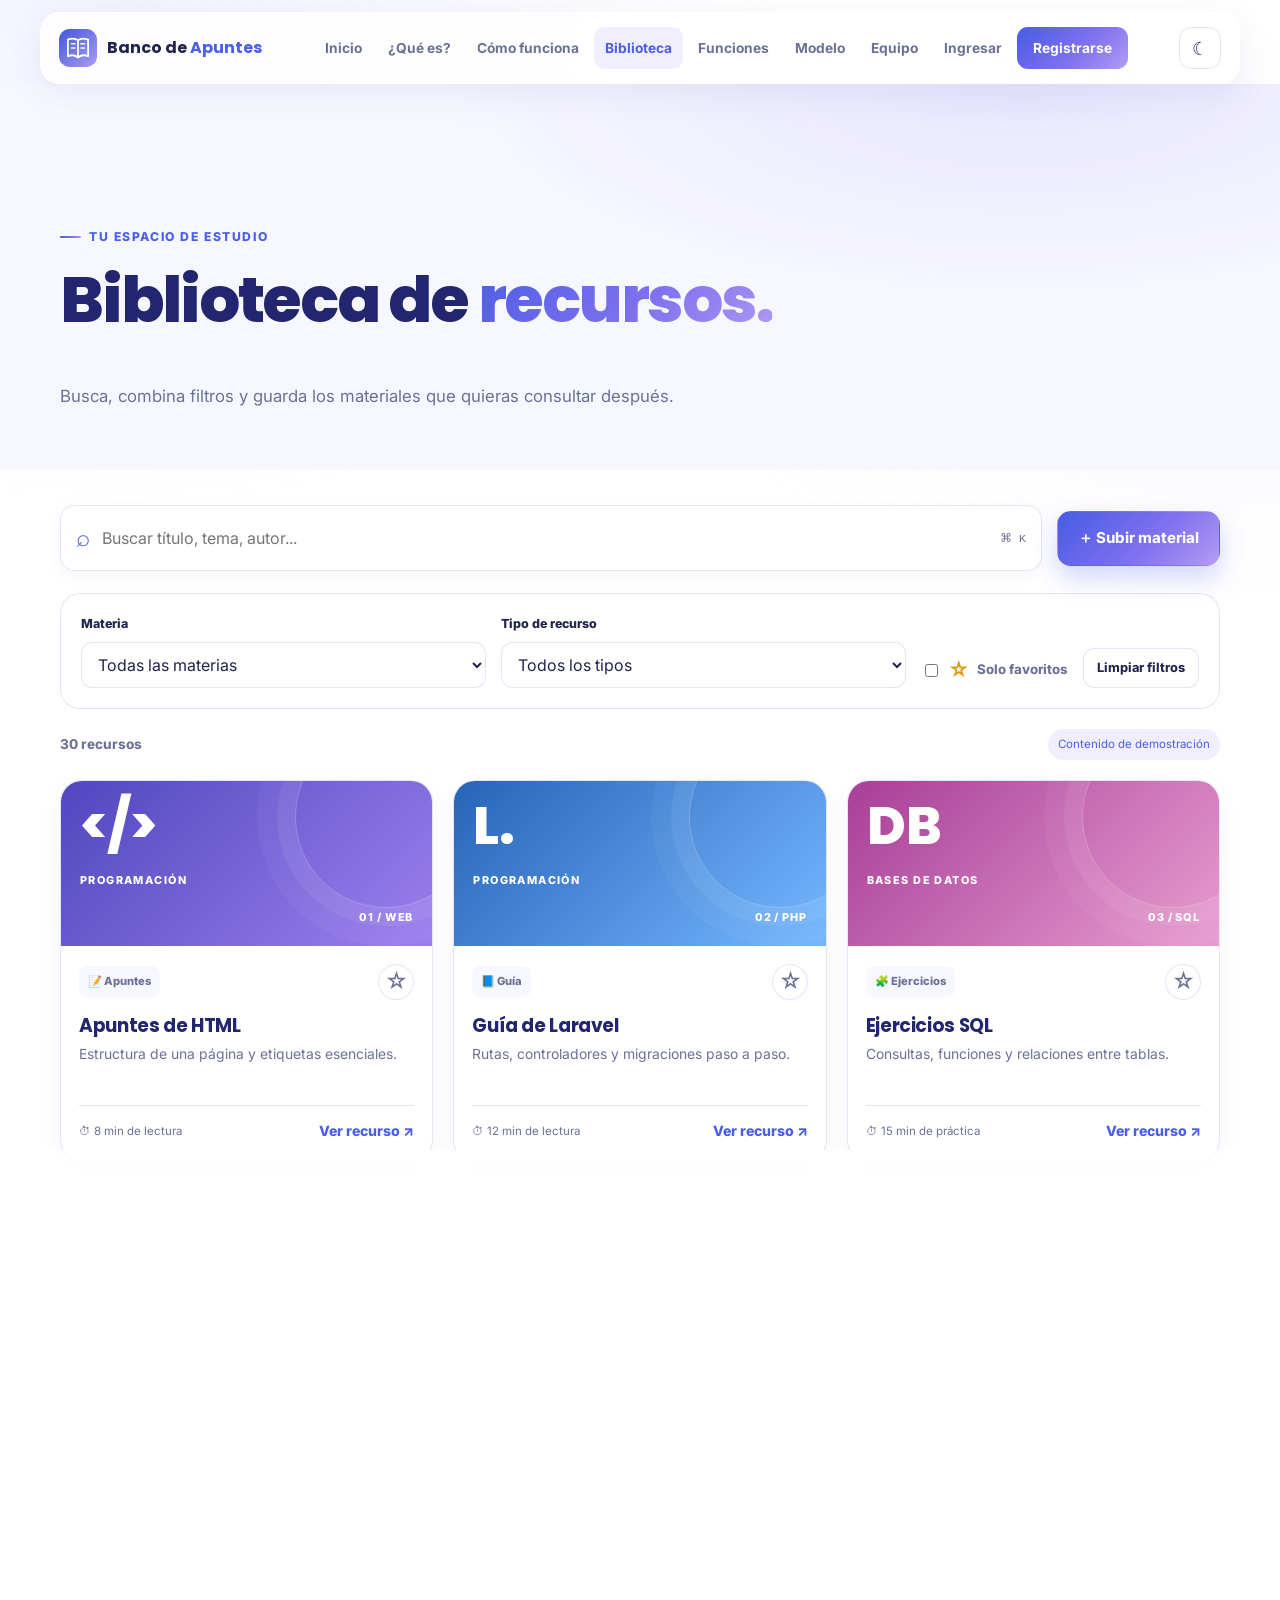
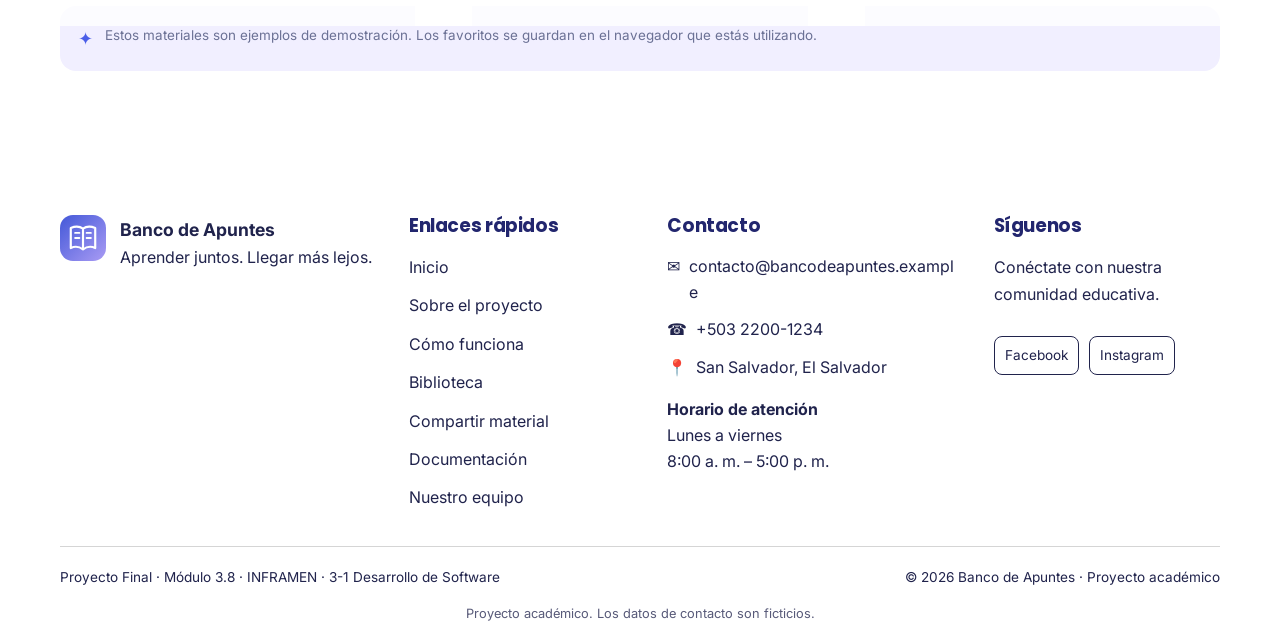
==== commit 78c04c04: "Add files via upload" ====
--- a/biblioteca.html
+++ b/biblioteca.html
@@ -1,705 +1,708 @@
-<!DOCTYPE html>
-<html lang="es">
-<head>
-  <meta charset="UTF-8">
-  <meta name="viewport" content="width=device-width, initial-scale=1">
-  <title>Biblioteca | Banco de Apuntes</title>
-  <link rel="icon" href="img/logo.svg">
-  <link href="https://fonts.googleapis.com/css2?family=Inter:wght@400;500;600;700;800&family=Poppins:wght@500;600;700;800&display=swap" rel="stylesheet">
-  <link rel="stylesheet" href="css/style.css">
-</head>
-<body data-page="biblioteca">
-  <div id="site-header"></div>
-
-  <main>
-    <section class="page-hero compact">
-      <div class="container">
-        <span class="kicker">Tu espacio de estudio</span>
-        <h1>Biblioteca de <span class="gradient-text">recursos.</span></h1>
-        <p>Busca, combina filtros y guarda los materiales que quieras consultar después.</p>
-        <div class="breadcrumb">
-        </div>
-      </div>
-    </section>
-
-    <section class="section library-section">
-      <div class="container">
-        <div class="library-toolbar">
-          <label class="search-box">
-            <span>⌕</span>
-            <input id="resource-search" type="search" placeholder="Buscar título, tema, autor..." aria-label="Buscar recursos">
-            <kbd>⌘ K</kbd>
-          </label>
-          <a href="subir.html" class="btn btn-primary">＋ Subir material</a>
-        </div>
-
-        <div class="filter-panel">
-          <div class="filter-group">
-            <label for="subject-filter">Materia</label>
-            <select id="subject-filter">
-              <option value="all">Todas las materias</option>
-              <option value="prog">Programación</option>
-              <option value="mate">Matemáticas</option>
-              <option value="bd">Bases de datos</option>
-              <option value="lengua">Lenguaje</option>
-            </select>
-          </div>
-
-          <div class="filter-group">
-            <label for="type-filter">Tipo de recurso</label>
-            <select id="type-filter">
-              <option value="all">Todos los tipos</option>
-              <option value="guia">Guías</option>
-              <option value="ejercicio">Ejercicios</option>
-              <option value="resumen">Resúmenes</option>
-              <option value="examen">Exámenes pasados</option>
-              <option value="apuntes">Apuntes</option>
-            </select>
-          </div>
-
-          <label class="favorites-toggle">
-            <input id="favorites-only" type="checkbox">
-            <span>☆</span> Solo favoritos
-          </label>
-
-          <button class="btn btn-secondary btn-small" id="clear-filters" type="button">
-            Limpiar filtros
-          </button>
-        </div>
-
-        <div class="results-line">
-          <span id="results-count">6 recursos</span>
-          <span class="demo-label">Contenido de demostración</span>
-        </div>
-
-        <div class="resource-grid" id="resource-grid">
-          <article class="resource-card"
-            data-id="html-basico"
-            data-subject="prog"
-            data-type="apuntes"
-            data-title="Apuntes de HTML"
-            data-description="Estructura de una página, etiquetas semánticas, enlaces, imágenes y buenas prácticas para empezar a construir sitios web."
-            data-author="Equipo Banco de Apuntes"
-            data-date="16 de octubre de 2026"
-            data-tags="HTML, etiquetas, web"
-            data-file="materiales/apuntes-html.txt">
-
-            <div class="resource-cover cover-purple">
-              <span class="cover-symbol">&lt;/&gt;</span>
-              <span class="cover-label">PROGRAMACIÓN</span>
-              <span class="cover-bottom">01 / WEB</span>
-            </div>
-            <div class="resource-content">
-              <div class="resource-meta">
-                <span class="type-pill">📝 Apuntes</span>
-                <button class="favorite-button" aria-label="Guardar Apuntes de HTML" aria-pressed="false">☆</button>
-              </div>
-              <h3>Apuntes de HTML</h3>
-              <p>Estructura de una página y etiquetas esenciales.</p>
-              <div class="resource-footer">
-                <span>⏱ 8 min de lectura</span>
-                <button class="text-link preview-button" type="button">Ver recurso ↗</button>
-              </div>
-            </div>
-          </article>
-
-          <article class="resource-card"
-            data-id="laravel-guia"
-            data-subject="prog"
-            data-type="guia"
-            data-title="Guía de Laravel"
-            data-description="Introducción a rutas, controladores, modelos y migraciones. Incluye una ruta de aprendizaje para practicar los conceptos."
-            data-author="Biblioteca de ejemplo"
-            data-date="12 de octubre de 2026"
-            data-tags="Laravel, PHP, desarrollo"
-            data-file="materiales/guia-laravel.txt">
-
-            <div class="resource-cover cover-blue">
-              <span class="cover-symbol">L.</span>
-              <span class="cover-label">PROGRAMACIÓN</span>
-              <span class="cover-bottom">02 / PHP</span>
-            </div>
-            <div class="resource-content">
-              <div class="resource-meta">
-                <span class="type-pill">📘 Guía</span>
-                <button class="favorite-button" aria-label="Guardar Guía de Laravel" aria-pressed="false">☆</button>
-              </div>
-              <h3>Guía de Laravel</h3>
-              <p>Rutas, controladores y migraciones paso a paso.</p>
-              <div class="resource-footer">
-                <span>⏱ 12 min de lectura</span>
-                <button class="text-link preview-button" type="button">Ver recurso ↗</button>
-              </div>
-            </div>
-          </article>
-
-          <article class="resource-card"
-            data-id="sql-ejercicios"
-            data-subject="bd"
-            data-type="ejercicio"
-            data-title="Ejercicios SQL"
-            data-description="Practica SELECT, WHERE, ORDER BY, funciones de agregado y JOIN con ejemplos de consultas para una base de datos escolar."
-            data-author="Equipo Banco de Apuntes"
-            data-date="10 de octubre de 2026"
-            data-tags="SQL, JOIN, consultas"
-            data-file="materiales/ejercicios-sql.txt">
-
-            <div class="resource-cover cover-pink">
-              <span class="cover-symbol">DB</span>
-              <span class="cover-label">BASES DE DATOS</span>
-              <span class="cover-bottom">03 / SQL</span>
-            </div>
-            <div class="resource-content">
-              <div class="resource-meta">
-                <span class="type-pill">🧩 Ejercicios</span>
-                <button class="favorite-button" aria-label="Guardar Ejercicios SQL" aria-pressed="false">☆</button>
-              </div>
-              <h3>Ejercicios SQL</h3>
-              <p>Consultas, funciones y relaciones entre tablas.</p>
-              <div class="resource-footer">
-                <span>⏱ 15 min de práctica</span>
-                <button class="text-link preview-button" type="button">Ver recurso ↗</button>
-              </div>
-            </div>
-          </article>
-
-          <article class="resource-card"
-            data-id="formulas-mate"
-            data-subject="mate"
-            data-type="resumen"
-            data-title="Fórmulas esenciales de matemáticas"
-            data-description="Resumen de fórmulas de álgebra, geometría y trigonometría. Revisa las expresiones principales y practica identificando cuándo utilizarlas."
-            data-author="Biblioteca de ejemplo"
-            data-date="8 de octubre de 2026"
-            data-tags="álgebra, geometría, fórmulas"
-            data-file="materiales/formulas-matematicas.txt">
-
-            <div class="resource-cover cover-orange">
-              <span class="cover-symbol">∑</span>
-              <span class="cover-label">MATEMÁTICAS</span>
-              <span class="cover-bottom">04 / FÓRMULAS</span>
-            </div>
-            <div class="resource-content">
-              <div class="resource-meta">
-                <span class="type-pill">✦ Resumen</span>
-                <button class="favorite-button" aria-label="Guardar Fórmulas esenciales de matemáticas" aria-pressed="false">☆</button>
-              </div>
-              <h3>Fórmulas esenciales</h3>
-              <p>Álgebra, geometría y trigonometría en resumen.</p>
-              <div class="resource-footer">
-                <span>⏱ 6 min de lectura</span>
-                <button class="text-link preview-button" type="button">Ver recurso ↗</button>
-              </div>
-            </div>
-          </article>
-
-          <article class="resource-card"
-            data-id="lenguaje-resumen"
-            data-subject="lengua"
-            data-type="resumen"
-            data-title="Resumen de comprensión lectora"
-            data-description="Ideas principales, inferencias, propósito del autor y estrategias para responder preguntas de comprensión lectora."
-            data-author="Equipo Banco de Apuntes"
-            data-date="5 de octubre de 2026"
-            data-tags="lectura, lenguaje, comprensión"
-            data-file="materiales/comprension-lectora.txt">
-
-            <div class="resource-cover cover-green">
-              <span class="cover-symbol">Aa</span>
-              <span class="cover-label">LENGUAJE</span>
-              <span class="cover-bottom">05 / LECTURA</span>
-            </div>
-            <div class="resource-content">
-              <div class="resource-meta">
-                <span class="type-pill">✦ Resumen</span>
-                <button class="favorite-button" aria-label="Guardar Resumen de comprensión lectora" aria-pressed="false">☆</button>
-              </div>
-              <h3>Comprensión lectora</h3>
-              <p>Estrategias para analizar textos y reconocer ideas.</p>
-              <div class="resource-footer">
-                <span>⏱ 7 min de lectura</span>
-                <button class="text-link preview-button" type="button">Ver recurso ↗</button>
-              </div>
-            </div>
-          </article>
-
-          <article class="resource-card"
-            data-id="repaso-mate"
-            data-subject="mate"
-            data-type="examen"
-            data-title="Repaso de matemáticas"
-            data-description="Preguntas de práctica para repasar operaciones algebraicas, ecuaciones y conceptos de geometría antes de una evaluación."
-            data-author="Material de práctica"
-            data-date="2 de octubre de 2026"
-            data-tags="repaso, examen, práctica"
-            data-file="materiales/repaso-matematicas.txt">
-
-            <div class="resource-cover cover-lilac">
-              <span class="cover-symbol">π</span>
-              <span class="cover-label">MATEMÁTICAS</span>
-              <span class="cover-bottom">06 / REPASO</span>
-            </div>
-            <div class="resource-content">
-              <div class="resource-meta">
-                <span class="type-pill">✎ Examen de práctica</span>
-                <button class="favorite-button" aria-label="Guardar Repaso de matemáticas" aria-pressed="false">☆</button>
-              </div>
-              <h3>Repaso de matemáticas</h3>
-              <p>Preguntas de práctica para preparar una evaluación.</p>
-              <div class="resource-footer">
-                <span>⏱ 20 min de práctica</span>
-                <button class="text-link preview-button" type="button">Ver recurso ↗</button>
-              </div>
-            </div>
-          </article>
-
-          <!-- 07. CSS -->
-<article class="resource-card"
-  data-id="css-basico" data-subject="prog" data-type="apuntes"
-  data-title="Fundamentos de CSS"
-  data-description="Selectores, colores, márgenes, espaciado y diseño adaptable."
-  data-author="Equipo Banco de Apuntes" data-date="17 de octubre de 2026"
-  data-tags="CSS, estilos, diseño web">
-  <div class="resource-cover cover-purple">
-    <span class="cover-symbol">#</span><span class="cover-label">PROGRAMACIÓN</span><span class="cover-bottom">07 / CSS</span>
-  </div>
-  <div class="resource-content">
-    <div class="resource-meta"><span class="type-pill">📝 Apuntes</span><button class="favorite-button" aria-label="Guardar Fundamentos de CSS" aria-pressed="false">☆</button></div>
-    <h3>Fundamentos de CSS</h3><p>Estilos, colores y diseño adaptable para páginas web.</p>
-    <div class="resource-footer"><span>⏱ 10 min de lectura</span><button class="text-link preview-button" type="button">Ver recurso ↗</button></div>
-  </div>
-</article>
-
-<!-- 08. JavaScript -->
-<article class="resource-card"
-  data-id="javascript-fundamentos" data-subject="prog" data-type="guia"
-  data-title="Guía de JavaScript"
-  data-description="Variables, funciones, condicionales, eventos y manipulación del DOM."
-  data-author="Biblioteca de ejemplo" data-date="17 de octubre de 2026"
-  data-tags="JavaScript, funciones, DOM">
-  <div class="resource-cover cover-blue">
-    <span class="cover-symbol">JS</span><span class="cover-label">PROGRAMACIÓN</span><span class="cover-bottom">08 / JS</span>
-  </div>
-  <div class="resource-content">
-    <div class="resource-meta"><span class="type-pill">📘 Guía</span><button class="favorite-button" aria-label="Guardar Guía de JavaScript" aria-pressed="false">☆</button></div>
-    <h3>Guía de JavaScript</h3><p>Aprende lógica, funciones e interactividad web.</p>
-    <div class="resource-footer"><span>⏱ 14 min de lectura</span><button class="text-link preview-button" type="button">Ver recurso ↗</button></div>
-  </div>
-</article>
-
-<!-- 09. Python -->
-<article class="resource-card"
-  data-id="python-intro" data-subject="prog" data-type="guia"
-  data-title="Introducción a Python"
-  data-description="Sintaxis básica, variables, listas, ciclos y funciones con ejemplos."
-  data-author="Equipo Banco de Apuntes" data-date="16 de octubre de 2026"
-  data-tags="Python, variables, programación">
-  <div class="resource-cover cover-green">
-    <span class="cover-symbol">Py</span><span class="cover-label">PROGRAMACIÓN</span><span class="cover-bottom">09 / PYTHON</span>
-  </div>
-  <div class="resource-content">
-    <div class="resource-meta"><span class="type-pill">📘 Guía</span><button class="favorite-button" aria-label="Guardar Introducción a Python" aria-pressed="false">☆</button></div>
-    <h3>Introducción a Python</h3><p>Primeros pasos para crear programas sencillos.</p>
-    <div class="resource-footer"><span>⏱ 12 min de lectura</span><button class="text-link preview-button" type="button">Ver recurso ↗</button></div>
-  </div>
-</article>
-
-<!-- 10. PHP -->
-<article class="resource-card"
-  data-id="php-basico" data-subject="prog" data-type="apuntes"
-  data-title="PHP desde cero"
-  data-description="Variables, arreglos, funciones y formularios del lado del servidor."
-  data-author="Biblioteca de ejemplo" data-date="15 de octubre de 2026"
-  data-tags="PHP, servidor, variables">
-  <div class="resource-cover cover-lilac">
-    <span class="cover-symbol">PHP</span><span class="cover-label">PROGRAMACIÓN</span><span class="cover-bottom">10 / PHP</span>
-  </div>
-  <div class="resource-content">
-    <div class="resource-meta"><span class="type-pill">📝 Apuntes</span><button class="favorite-button" aria-label="Guardar PHP desde cero" aria-pressed="false">☆</button></div>
-    <h3>PHP desde cero</h3><p>Conceptos esenciales para desarrollar sitios dinámicos.</p>
-    <div class="resource-footer"><span>⏱ 11 min de lectura</span><button class="text-link preview-button" type="button">Ver recurso ↗</button></div>
-  </div>
-</article>
-
-<!-- 11. Algoritmos -->
-<article class="resource-card"
-  data-id="algoritmos" data-subject="prog" data-type="ejercicio"
-  data-title="Ejercicios de algoritmos"
-  data-description="Problemas de lógica con condiciones, ciclos y pseudocódigo."
-  data-author="Equipo Banco de Apuntes" data-date="14 de octubre de 2026"
-  data-tags="algoritmos, lógica, pseudocódigo">
-  <div class="resource-cover cover-orange">
-    <span class="cover-symbol">{ }</span><span class="cover-label">PROGRAMACIÓN</span><span class="cover-bottom">11 / LÓGICA</span>
-  </div>
-  <div class="resource-content">
-    <div class="resource-meta"><span class="type-pill">🧩 Ejercicios</span><button class="favorite-button" aria-label="Guardar Ejercicios de algoritmos" aria-pressed="false">☆</button></div>
-    <h3>Ejercicios de algoritmos</h3><p>Practica la resolución de problemas paso a paso.</p>
-    <div class="resource-footer"><span>⏱ 20 min de práctica</span><button class="text-link preview-button" type="button">Ver recurso ↗</button></div>
-  </div>
-</article>
-
-<!-- 12. POO -->
-<article class="resource-card"
-  data-id="poo" data-subject="prog" data-type="resumen"
-  data-title="Programación orientada a objetos"
-  data-description="Clases, objetos, atributos, métodos, herencia y encapsulamiento."
-  data-author="Biblioteca de ejemplo" data-date="13 de octubre de 2026"
-  data-tags="POO, clases, objetos">
-  <div class="resource-cover cover-pink">
-    <span class="cover-symbol">OOP</span><span class="cover-label">PROGRAMACIÓN</span><span class="cover-bottom">12 / POO</span>
-  </div>
-  <div class="resource-content">
-    <div class="resource-meta"><span class="type-pill">✦ Resumen</span><button class="favorite-button" aria-label="Guardar Programación orientada a objetos" aria-pressed="false">☆</button></div>
-    <h3>Programación orientada a objetos</h3><p>Un resumen de clases, objetos y sus relaciones.</p>
-    <div class="resource-footer"><span>⏱ 8 min de lectura</span><button class="text-link preview-button" type="button">Ver recurso ↗</button></div>
-  </div>
-</article>
-
-<!-- 13. Git -->
-<article class="resource-card"
-  data-id="git-github" data-subject="prog" data-type="guia"
-  data-title="Guía práctica de Git y GitHub"
-  data-description="Repositorios, commits, ramas y trabajo colaborativo."
-  data-author="Equipo Banco de Apuntes" data-date="12 de octubre de 2026"
-  data-tags="Git, GitHub, repositorios">
-  <div class="resource-cover cover-blue">
-    <span class="cover-symbol">Git</span><span class="cover-label">PROGRAMACIÓN</span><span class="cover-bottom">13 / CONTROL DE VERSIONES</span>
-  </div>
-  <div class="resource-content">
-    <div class="resource-meta"><span class="type-pill">📘 Guía</span><button class="favorite-button" aria-label="Guardar Guía práctica de Git y GitHub" aria-pressed="false">☆</button></div>
-    <h3>Guía de Git y GitHub</h3><p>Organiza tus proyectos y guarda sus versiones.</p>
-    <div class="resource-footer"><span>⏱ 13 min de lectura</span><button class="text-link preview-button" type="button">Ver recurso ↗</button></div>
-  </div>
-</article>
-
-<!-- 14. Redes -->
-<article class="resource-card"
-  data-id="redes-computadoras" data-subject="prog" data-type="resumen"
-  data-title="Fundamentos de redes"
-  data-description="Direcciones IP, DNS, routers, protocolos y modelos de comunicación."
-  data-author="Biblioteca de ejemplo" data-date="11 de octubre de 2026"
-  data-tags="redes, IP, DNS">
-  <div class="resource-cover cover-green">
-    <span class="cover-symbol">NET</span><span class="cover-label">TECNOLOGÍA</span><span class="cover-bottom">14 / REDES</span>
-  </div>
-  <div class="resource-content">
-    <div class="resource-meta"><span class="type-pill">✦ Resumen</span><button class="favorite-button" aria-label="Guardar Fundamentos de redes" aria-pressed="false">☆</button></div>
-    <h3>Fundamentos de redes</h3><p>Conceptos básicos para entender cómo se conectan los equipos.</p>
-    <div class="resource-footer"><span>⏱ 9 min de lectura</span><button class="text-link preview-button" type="button">Ver recurso ↗</button></div>
-  </div>
-</article>
-
-<!-- 15. Seguridad web -->
-<article class="resource-card"
-  data-id="seguridad-web" data-subject="prog" data-type="guia"
-  data-title="Introducción a la seguridad web"
-  data-description="Contraseñas seguras, validación de entradas, HTTPS y prácticas preventivas."
-  data-author="Equipo Banco de Apuntes" data-date="10 de octubre de 2026"
-  data-tags="seguridad, HTTPS, validación">
-  <div class="resource-cover cover-purple">
-    <span class="cover-symbol">🔒</span><span class="cover-label">TECNOLOGÍA</span><span class="cover-bottom">15 / SEGURIDAD</span>
-  </div>
-  <div class="resource-content">
-    <div class="resource-meta"><span class="type-pill">📘 Guía</span><button class="favorite-button" aria-label="Guardar Introducción a la seguridad web" aria-pressed="false">☆</button></div>
-    <h3>Seguridad web</h3><p>Buenas prácticas para proteger aplicaciones y usuarios.</p>
-    <div class="resource-footer"><span>⏱ 12 min de lectura</span><button class="text-link preview-button" type="button">Ver recurso ↗</button></div>
-  </div>
-</article>
-
-<!-- 16. Modelo de datos -->
-<article class="resource-card"
-  data-id="modelado-bd" data-subject="bd" data-type="guia"
-  data-title="Introducción al modelado de datos"
-  data-description="Entidades, atributos, relaciones y claves para diseñar bases de datos."
-  data-author="Equipo Banco de Apuntes" data-date="9 de octubre de 2026"
-  data-tags="bases de datos, entidades, relaciones">
-  <div class="resource-cover cover-pink">
-    <span class="cover-symbol">ER</span><span class="cover-label">BASES DE DATOS</span><span class="cover-bottom">16 / MODELO ER</span>
-  </div>
-  <div class="resource-content">
-    <div class="resource-meta"><span class="type-pill">📘 Guía</span><button class="favorite-button" aria-label="Guardar Introducción al modelado de datos" aria-pressed="false">☆</button></div>
-    <h3>Modelado de datos</h3><p>Diseña la estructura de una base de datos.</p>
-    <div class="resource-footer"><span>⏱ 12 min de lectura</span><button class="text-link preview-button" type="button">Ver recurso ↗</button></div>
-  </div>
-</article>
-
-<!-- 17. Normalización -->
-<article class="resource-card"
-  data-id="normalizacion-bd" data-subject="bd" data-type="resumen"
-  data-title="Normalización de bases de datos"
-  data-description="Dependencias funcionales y formas normales para organizar la información."
-  data-author="Biblioteca de ejemplo" data-date="8 de octubre de 2026"
-  data-tags="normalización, tablas, datos">
-  <div class="resource-cover cover-lilac">
-    <span class="cover-symbol">1NF</span><span class="cover-label">BASES DE DATOS</span><span class="cover-bottom">17 / NORMALIZACIÓN</span>
-  </div>
-  <div class="resource-content">
-    <div class="resource-meta"><span class="type-pill">✦ Resumen</span><button class="favorite-button" aria-label="Guardar Normalización de bases de datos" aria-pressed="false">☆</button></div>
-    <h3>Normalización de bases de datos</h3><p>Reduce duplicados y mejora la organización de los datos.</p>
-    <div class="resource-footer"><span>⏱ 8 min de lectura</span><button class="text-link preview-button" type="button">Ver recurso ↗</button></div>
-  </div>
-</article>
-
-<!-- 18. MySQL -->
-<article class="resource-card"
-  data-id="mysql-practica" data-subject="bd" data-type="ejercicio"
-  data-title="Prácticas de MySQL"
-  data-description="Creación de tablas, inserción de registros y consultas sencillas."
-  data-author="Equipo Banco de Apuntes" data-date="7 de octubre de 2026"
-  data-tags="MySQL, SQL, tablas">
-  <div class="resource-cover cover-blue">
-    <span class="cover-symbol">SQL</span><span class="cover-label">BASES DE DATOS</span><span class="cover-bottom">18 / MYSQL</span>
-  </div>
-  <div class="resource-content">
-    <div class="resource-meta"><span class="type-pill">🧩 Ejercicios</span><button class="favorite-button" aria-label="Guardar Prácticas de MySQL" aria-pressed="false">☆</button></div>
-    <h3>Prácticas de MySQL</h3><p>Ejercicios para crear tablas y consultar información.</p>
-    <div class="resource-footer"><span>⏱ 18 min de práctica</span><button class="text-link preview-button" type="button">Ver recurso ↗</button></div>
-  </div>
-</article>
-
-<!-- 19. Consultas avanzadas -->
-<article class="resource-card"
-  data-id="consultas-avanzadas" data-subject="bd" data-type="ejercicio"
-  data-title="Consultas SQL avanzadas"
-  data-description="Práctica de JOIN, GROUP BY, HAVING y subconsultas."
-  data-author="Biblioteca de ejemplo" data-date="6 de octubre de 2026"
-  data-tags="SQL, JOIN, GROUP BY">
-  <div class="resource-cover cover-orange">
-    <span class="cover-symbol">Σ</span><span class="cover-label">BASES DE DATOS</span><span class="cover-bottom">19 / CONSULTAS</span>
-  </div>
-  <div class="resource-content">
-    <div class="resource-meta"><span class="type-pill">🧩 Ejercicios</span><button class="favorite-button" aria-label="Guardar Consultas SQL avanzadas" aria-pressed="false">☆</button></div>
-    <h3>Consultas SQL avanzadas</h3><p>Resuelve consultas usando agrupaciones y relaciones.</p>
-    <div class="resource-footer"><span>⏱ 20 min de práctica</span><button class="text-link preview-button" type="button">Ver recurso ↗</button></div>
-  </div>
-</article>
-
-<!-- 20. Diagrama ER -->
-<article class="resource-card"
-  data-id="diseno-er" data-subject="bd" data-type="apuntes"
-  data-title="Diseño de diagramas entidad-relación"
-  data-description="Representación visual de entidades, atributos, cardinalidades y relaciones."
-  data-author="Equipo Banco de Apuntes" data-date="5 de octubre de 2026"
-  data-tags="diagrama ER, entidades, cardinalidad">
-  <div class="resource-cover cover-green">
-    <span class="cover-symbol">◇</span><span class="cover-label">BASES DE DATOS</span><span class="cover-bottom">20 / DIAGRAMAS</span>
-  </div>
-  <div class="resource-content">
-    <div class="resource-meta"><span class="type-pill">📝 Apuntes</span><button class="favorite-button" aria-label="Guardar Diseño de diagramas entidad-relación" aria-pressed="false">☆</button></div>
-    <h3>Diagramas entidad-relación</h3><p>Representa gráficamente cómo se relacionan los datos.</p>
-    <div class="resource-footer"><span>⏱ 10 min de lectura</span><button class="text-link preview-button" type="button">Ver recurso ↗</button></div>
-  </div>
-</article>
-
-<!-- 21. Estadística -->
-<article class="resource-card"
-  data-id="estadistica" data-subject="mate" data-type="guia"
-  data-title="Guía básica de estadística"
-  data-description="Media, mediana, moda, rango y lectura de tablas de frecuencia."
-  data-author="Biblioteca de ejemplo" data-date="4 de octubre de 2026"
-  data-tags="estadística, media, mediana">
-  <div class="resource-cover cover-orange">
-    <span class="cover-symbol">x̄</span><span class="cover-label">MATEMÁTICAS</span><span class="cover-bottom">21 / ESTADÍSTICA</span>
-  </div>
-  <div class="resource-content">
-    <div class="resource-meta"><span class="type-pill">📘 Guía</span><button class="favorite-button" aria-label="Guardar Guía básica de estadística" aria-pressed="false">☆</button></div>
-    <h3>Guía básica de estadística</h3><p>Aprende a resumir y analizar conjuntos de datos.</p>
-    <div class="resource-footer"><span>⏱ 12 min de lectura</span><button class="text-link preview-button" type="button">Ver recurso ↗</button></div>
-  </div>
-</article>
-
-<!-- 22. Ecuaciones -->
-<article class="resource-card"
-  data-id="ecuaciones" data-subject="mate" data-type="ejercicio"
-  data-title="Ejercicios de ecuaciones"
-  data-description="Ecuaciones lineales, despeje de variables y comprobación de resultados."
-  data-author="Equipo Banco de Apuntes" data-date="3 de octubre de 2026"
-  data-tags="álgebra, ecuaciones, variables">
-  <div class="resource-cover cover-purple">
-    <span class="cover-symbol">x=?</span><span class="cover-label">MATEMÁTICAS</span><span class="cover-bottom">22 / ÁLGEBRA</span>
-  </div>
-  <div class="resource-content">
-    <div class="resource-meta"><span class="type-pill">🧩 Ejercicios</span><button class="favorite-button" aria-label="Guardar Ejercicios de ecuaciones" aria-pressed="false">☆</button></div>
-    <h3>Ejercicios de ecuaciones</h3><p>Practica despejes y comprueba tus respuestas.</p>
-    <div class="resource-footer"><span>⏱ 15 min de práctica</span><button class="text-link preview-button" type="button">Ver recurso ↗</button></div>
-  </div>
-</article>
-
-<!-- 23. Geometría -->
-<article class="resource-card"
-  data-id="geometria" data-subject="mate" data-type="resumen"
-  data-title="Resumen de geometría"
-  data-description="Perímetros, áreas, triángulos, cuadriláteros y circunferencias."
-  data-author="Biblioteca de ejemplo" data-date="2 de octubre de 2026"
-  data-tags="geometría, áreas, perímetros">
-  <div class="resource-cover cover-pink">
-    <span class="cover-symbol">△</span><span class="cover-label">MATEMÁTICAS</span><span class="cover-bottom">23 / GEOMETRÍA</span>
-  </div>
-  <div class="resource-content">
-    <div class="resource-meta"><span class="type-pill">✦ Resumen</span><button class="favorite-button" aria-label="Guardar Resumen de geometría" aria-pressed="false">☆</button></div>
-    <h3>Resumen de geometría</h3><p>Figuras, fórmulas y propiedades principales.</p>
-    <div class="resource-footer"><span>⏱ 8 min de lectura</span><button class="text-link preview-button" type="button">Ver recurso ↗</button></div>
-  </div>
-</article>
-
-<!-- 24. Trigonometría -->
-<article class="resource-card"
-  data-id="trigonometria" data-subject="mate" data-type="apuntes"
-  data-title="Apuntes de trigonometría"
-  data-description="Seno, coseno, tangente y relaciones en triángulos rectángulos."
-  data-author="Equipo Banco de Apuntes" data-date="1 de octubre de 2026"
-  data-tags="trigonometría, seno, coseno">
-  <div class="resource-cover cover-blue">
-    <span class="cover-symbol">sin</span><span class="cover-label">MATEMÁTICAS</span><span class="cover-bottom">24 / TRIGONOMETRÍA</span>
-  </div>
-  <div class="resource-content">
-    <div class="resource-meta"><span class="type-pill">📝 Apuntes</span><button class="favorite-button" aria-label="Guardar Apuntes de trigonometría" aria-pressed="false">☆</button></div>
-    <h3>Apuntes de trigonometría</h3><p>Relaciones trigonométricas y ejemplos básicos.</p>
-    <div class="resource-footer"><span>⏱ 10 min de lectura</span><button class="text-link preview-button" type="button">Ver recurso ↗</button></div>
-  </div>
-</article>
-
-<!-- 25. Funciones matemáticas -->
-<article class="resource-card"
-  data-id="funciones-mate" data-subject="mate" data-type="ejercicio"
-  data-title="Práctica de funciones matemáticas"
-  data-description="Dominio, rango, evaluación y representación de funciones."
-  data-author="Biblioteca de ejemplo" data-date="30 de septiembre de 2026"
-  data-tags="funciones, dominio, rango">
-  <div class="resource-cover cover-lilac">
-    <span class="cover-symbol">f(x)</span><span class="cover-label">MATEMÁTICAS</span><span class="cover-bottom">25 / FUNCIONES</span>
-  </div>
-  <div class="resource-content">
-    <div class="resource-meta"><span class="type-pill">🧩 Ejercicios</span><button class="favorite-button" aria-label="Guardar Práctica de funciones matemáticas" aria-pressed="false">☆</button></div>
-    <h3>Práctica de funciones</h3><p>Evalúa funciones y reconoce sus características.</p>
-    <div class="resource-footer"><span>⏱ 18 min de práctica</span><button class="text-link preview-button" type="button">Ver recurso ↗</button></div>
-  </div>
-</article>
-
-<!-- 26. Probabilidad -->
-<article class="resource-card"
-  data-id="probabilidad" data-subject="mate" data-type="guia"
-  data-title="Introducción a la probabilidad"
-  data-description="Experimentos aleatorios, eventos, espacio muestral y probabilidad simple."
-  data-author="Equipo Banco de Apuntes" data-date="29 de septiembre de 2026"
-  data-tags="probabilidad, eventos, estadística">
-  <div class="resource-cover cover-green">
-    <span class="cover-symbol">P(A)</span><span class="cover-label">MATEMÁTICAS</span><span class="cover-bottom">26 / PROBABILIDAD</span>
-  </div>
-  <div class="resource-content">
-    <div class="resource-meta"><span class="type-pill">📘 Guía</span><button class="favorite-button" aria-label="Guardar Introducción a la probabilidad" aria-pressed="false">☆</button></div>
-    <h3>Introducción a la probabilidad</h3><p>Calcula posibilidades con ejemplos cotidianos.</p>
-    <div class="resource-footer"><span>⏱ 11 min de lectura</span><button class="text-link preview-button" type="button">Ver recurso ↗</button></div>
-  </div>
-</article>
-
-<!-- 27. Ortografía -->
-<article class="resource-card"
-  data-id="ortografia" data-subject="lengua" data-type="resumen"
-  data-title="Reglas básicas de ortografía"
-  data-description="Acentuación, uso de mayúsculas, signos de puntuación y errores frecuentes."
-  data-author="Biblioteca de ejemplo" data-date="28 de septiembre de 2026"
-  data-tags="ortografía, acentuación, escritura">
-  <div class="resource-cover cover-orange">
-    <span class="cover-symbol">á</span><span class="cover-label">LENGUAJE</span><span class="cover-bottom">27 / ORTOGRAFÍA</span>
-  </div>
-  <div class="resource-content">
-    <div class="resource-meta"><span class="type-pill">✦ Resumen</span><button class="favorite-button" aria-label="Guardar Reglas básicas de ortografía" aria-pressed="false">☆</button></div>
-    <h3>Reglas de ortografía</h3><p>Repasa acentos, puntuación y escritura correcta.</p>
-    <div class="resource-footer"><span>⏱ 8 min de lectura</span><button class="text-link preview-button" type="button">Ver recurso ↗</button></div>
-  </div>
-</article>
-
-<!-- 28. Redacción -->
-<article class="resource-card"
-  data-id="redaccion" data-subject="lengua" data-type="guia"
-  data-title="Guía para redactar textos"
-  data-description="Planificación, introducción, desarrollo, conclusión y revisión de textos."
-  data-author="Equipo Banco de Apuntes" data-date="27 de septiembre de 2026"
-  data-tags="redacción, párrafos, escritura">
-  <div class="resource-cover cover-blue">
-    <span class="cover-symbol">Aa</span><span class="cover-label">LENGUAJE</span><span class="cover-bottom">28 / REDACCIÓN</span>
-  </div>
-  <div class="resource-content">
-    <div class="resource-meta"><span class="type-pill">📘 Guía</span><button class="favorite-button" aria-label="Guardar Guía para redactar textos" aria-pressed="false">☆</button></div>
-    <h3>Guía para redactar textos</h3><p>Organiza ideas y escribe con mayor claridad.</p>
-    <div class="resource-footer"><span>⏱ 12 min de lectura</span><button class="text-link preview-button" type="button">Ver recurso ↗</button></div>
-  </div>
-</article>
-
-<!-- 29. Literatura -->
-<article class="resource-card"
-  data-id="generos-literarios" data-subject="lengua" data-type="apuntes"
-  data-title="Géneros literarios"
-  data-description="Características de los géneros narrativo, lírico y dramático."
-  data-author="Biblioteca de ejemplo" data-date="26 de septiembre de 2026"
-  data-tags="literatura, narrativa, poesía, teatro">
-  <div class="resource-cover cover-purple">
-    <span class="cover-symbol">¶</span><span class="cover-label">LENGUAJE</span><span class="cover-bottom">29 / LITERATURA</span>
-  </div>
-  <div class="resource-content">
-    <div class="resource-meta"><span class="type-pill">📝 Apuntes</span><button class="favorite-button" aria-label="Guardar Géneros literarios" aria-pressed="false">☆</button></div>
-    <h3>Géneros literarios</h3><p>Reconoce los tipos de textos y sus características.</p>
-    <div class="resource-footer"><span>⏱ 9 min de lectura</span><button class="text-link preview-button" type="button">Ver recurso ↗</button></div>
-  </div>
-</article>
-
-<!-- 30. Argumentación -->
-<article class="resource-card"
-  data-id="argumentacion" data-subject="lengua" data-type="ejercicio"
-  data-title="Ejercicios de argumentación"
-  data-description="Tesis, argumentos, evidencias, contraargumentos y conclusión."
-  data-author="Equipo Banco de Apuntes" data-date="25 de septiembre de 2026"
-  data-tags="argumentación, tesis, debate">
-  <div class="resource-cover cover-pink">
-    <span class="cover-symbol">“ ”</span><span class="cover-label">LENGUAJE</span><span class="cover-bottom">30 / ARGUMENTACIÓN</span>
-  </div>
-  <div class="resource-content">
-    <div class="resource-meta"><span class="type-pill">🧩 Ejercicios</span><button class="favorite-button" aria-label="Guardar Ejercicios de argumentación" aria-pressed="false">☆</button></div>
-    <h3>Ejercicios de argumentación</h3><p>Aprende a construir argumentos claros y convincentes.</p>
-    <div class="resource-footer"><span>⏱ 15 min de práctica</span><button class="text-link preview-button" type="button">Ver recurso ↗</button></div>
-  </div>
-</article>
-        </div>
-
-        <div id="empty-state" class="empty-state" hidden>
-          <div class="empty-icon">⌕</div>
-          <h3>No se encontraron resultados</h3>
-          <p>Prueba con otra palabra o elimina alguno de los filtros.</p>
-          <button class="btn btn-secondary" id="empty-clear" type="button">Mostrar todos los recursos</button>
-        </div>
-
-        <div class="library-note">
-          <span>✦</span>
-          <p>Estos materiales son ejemplos de demostración. Los favoritos se guardan en el navegador que estás utilizando.</p>
-        </div>
-      </div>
-    </section>
-  </main>
-
-  <div class="modal-backdrop" id="resource-modal" aria-hidden="true">
-    <section class="resource-modal" role="dialog" aria-modal="true" aria-labelledby="modal-title">
-      <button class="modal-close" type="button" aria-label="Cerrar vista previa">×</button>
-      <div class="modal-cover" id="modal-cover"><span>RECURSO DE ESTUDIO</span></div>
-      <div class="modal-body">
-        <span class="kicker">Vista previa del material</span>
-        <h2 id="modal-title">Título del recurso</h2>
-        <p id="modal-description"></p>
-        <div class="modal-meta">
-          <span id="modal-author"></span>
-          <span id="modal-date"></span>
-        </div>
-        <div class="tag-list" id="modal-tags"></div>
-        <div class="preview-text" id="modal-preview-text"></div>
-        <div class="button-row">
-          <a class="btn btn-primary" id="modal-download" href="#" download>Descargar recurso ↓</a>
-          <button class="btn btn-secondary" id="modal-close-bottom" type="button">Cerrar</button>
-        </div>
-      </div>
-    </section>
-  </div>
-
-  <div id="site-footer"></div>
-  <script src="js/app.js"></script>
-</body>
+<!DOCTYPE html>
+<html lang="es">
+<head>
+  <meta charset="UTF-8">
+  <meta name="viewport" content="width=device-width, initial-scale=1">
+  <title>Biblioteca | Banco de Apuntes</title>
+  <link rel="icon" href="img/logo.svg">
+  <link href="https://fonts.googleapis.com/css2?family=Inter:wght@400;500;600;700;800&family=Poppins:wght@500;600;700;800&display=swap" rel="stylesheet">
+  <link rel="stylesheet" href="css/style.css">
+</head>
+<body data-page="biblioteca">
+  <div id="site-header"></div>
+
+  <main>
+    <section class="page-hero compact">
+      <div class="container">
+        <span class="kicker">Tu espacio de estudio</span>
+        <h1>Biblioteca de <span class="gradient-text">recursos.</span></h1>
+        <p>Busca, combina filtros y guarda los materiales que quieras consultar después.</p>
+        <div class="breadcrumb">
+        </div>
+      </div>
+    </section>
+
+    <section class="section library-section">
+      <div class="container">
+        <div class="library-toolbar">
+          <label class="search-box">
+            <span>⌕</span>
+            <input id="resource-search" type="search" placeholder="Buscar título, tema, autor..." aria-label="Buscar recursos">
+            <kbd>⌘ K</kbd>
+          </label>
+          <a href="subir.html" class="btn btn-primary">＋ Subir material</a>
+        </div>
+
+        <div class="filter-panel">
+          <div class="filter-group">
+            <label for="subject-filter">Materia</label>
+            <select id="subject-filter">
+              <option value="all">Todas las materias</option>
+              <option value="prog">Programación</option>
+              <option value="mate">Matemáticas</option>
+              <option value="bd">Bases de datos</option>
+              <option value="lengua">Lenguaje</option>
+            </select>
+          </div>
+
+          <div class="filter-group">
+            <label for="type-filter">Tipo de recurso</label>
+            <select id="type-filter">
+              <option value="all">Todos los tipos</option>
+              <option value="guia">Guías</option>
+              <option value="ejercicio">Ejercicios</option>
+              <option value="resumen">Resúmenes</option>
+              <option value="examen">Exámenes pasados</option>
+              <option value="apuntes">Apuntes</option>
+            </select>
+          </div>
+
+          <label class="favorites-toggle">
+            <input id="favorites-only" type="checkbox">
+            <span>☆</span> Solo favoritos
+          </label>
+
+          <button class="btn btn-secondary btn-small" id="clear-filters" type="button">
+            Limpiar filtros
+          </button>
+        </div>
+
+        <div class="results-line">
+          <span id="results-count">6 recursos</span>
+          <span class="demo-label">Contenido de demostración</span>
+        </div>
+
+        <div class="resource-grid" id="resource-grid">
+          <article class="resource-card"
+            data-id="html-basico"
+            data-subject="prog"
+            data-type="apuntes"
+            data-title="Apuntes de HTML"
+            data-description="Estructura de una página, etiquetas semánticas, enlaces, imágenes y buenas prácticas para empezar a construir sitios web."
+            data-author="Equipo Banco de Apuntes"
+            data-date="16 de octubre de 2026"
+            data-tags="HTML, etiquetas, web"
+            data-file="materiales/apuntes-html.txt">
+
+            <div class="resource-cover cover-purple">
+              <span class="cover-symbol">&lt;/&gt;</span>
+              <span class="cover-label">PROGRAMACIÓN</span>
+              <span class="cover-bottom">01 / WEB</span>
+            </div>
+            <div class="resource-content">
+              <div class="resource-meta">
+                <span class="type-pill">📝 Apuntes</span>
+                <button class="favorite-button" aria-label="Guardar Apuntes de HTML" aria-pressed="false">☆</button>
+              </div>
+              <h3>Apuntes de HTML</h3>
+              <p>Estructura de una página y etiquetas esenciales.</p>
+              <div class="resource-footer">
+                <span>⏱ 8 min de lectura</span>
+                <button class="text-link preview-button" type="button">Ver recurso ↗</button>
+              </div>
+            </div>
+          </article>
+
+          <article class="resource-card"
+            data-id="laravel-guia"
+            data-subject="prog"
+            data-type="guia"
+            data-title="Guía de Laravel"
+            data-description="Introducción a rutas, controladores, modelos y migraciones. Incluye una ruta de aprendizaje para practicar los conceptos."
+            data-author="Biblioteca de ejemplo"
+            data-date="12 de octubre de 2026"
+            data-tags="Laravel, PHP, desarrollo"
+            data-file="materiales/guia-laravel.txt">
+
+            <div class="resource-cover cover-blue">
+              <span class="cover-symbol">L.</span>
+              <span class="cover-label">PROGRAMACIÓN</span>
+              <span class="cover-bottom">02 / PHP</span>
+            </div>
+            <div class="resource-content">
+              <div class="resource-meta">
+                <span class="type-pill">📘 Guía</span>
+                <button class="favorite-button" aria-label="Guardar Guía de Laravel" aria-pressed="false">☆</button>
+              </div>
+              <h3>Guía de Laravel</h3>
+              <p>Rutas, controladores y migraciones paso a paso.</p>
+              <div class="resource-footer">
+                <span>⏱ 12 min de lectura</span>
+                <button class="text-link preview-button" type="button">Ver recurso ↗</button>
+              </div>
+            </div>
+          </article>
+
+          <article class="resource-card"
+            data-id="sql-ejercicios"
+            data-subject="bd"
+            data-type="ejercicio"
+            data-title="Ejercicios SQL"
+            data-description="Practica SELECT, WHERE, ORDER BY, funciones de agregado y JOIN con ejemplos de consultas para una base de datos escolar."
+            data-author="Equipo Banco de Apuntes"
+            data-date="10 de octubre de 2026"
+            data-tags="SQL, JOIN, consultas"
+            data-file="materiales/ejercicios-sql.txt">
+
+            <div class="resource-cover cover-pink">
+              <span class="cover-symbol">DB</span>
+              <span class="cover-label">BASES DE DATOS</span>
+              <span class="cover-bottom">03 / SQL</span>
+            </div>
+            <div class="resource-content">
+              <div class="resource-meta">
+                <span class="type-pill">🧩 Ejercicios</span>
+                <button class="favorite-button" aria-label="Guardar Ejercicios SQL" aria-pressed="false">☆</button>
+              </div>
+              <h3>Ejercicios SQL</h3>
+              <p>Consultas, funciones y relaciones entre tablas.</p>
+              <div class="resource-footer">
+                <span>⏱ 15 min de práctica</span>
+                <button class="text-link preview-button" type="button">Ver recurso ↗</button>
+              </div>
+            </div>
+          </article>
+
+          <article class="resource-card"
+            data-id="formulas-mate"
+            data-subject="mate"
+            data-type="resumen"
+            data-title="Fórmulas esenciales de matemáticas"
+            data-description="Resumen de fórmulas de álgebra, geometría y trigonometría. Revisa las expresiones principales y practica identificando cuándo utilizarlas."
+            data-author="Biblioteca de ejemplo"
+            data-date="8 de octubre de 2026"
+            data-tags="álgebra, geometría, fórmulas"
+            data-file="materiales/formulas-matematicas.txt">
+
+            <div class="resource-cover cover-orange">
+              <span class="cover-symbol">∑</span>
+              <span class="cover-label">MATEMÁTICAS</span>
+              <span class="cover-bottom">04 / FÓRMULAS</span>
+            </div>
+            <div class="resource-content">
+              <div class="resource-meta">
+                <span class="type-pill">✦ Resumen</span>
+                <button class="favorite-button" aria-label="Guardar Fórmulas esenciales de matemáticas" aria-pressed="false">☆</button>
+              </div>
+              <h3>Fórmulas esenciales</h3>
+              <p>Álgebra, geometría y trigonometría en resumen.</p>
+              <div class="resource-footer">
+                <span>⏱ 6 min de lectura</span>
+                <button class="text-link preview-button" type="button">Ver recurso ↗</button>
+              </div>
+            </div>
+          </article>
+
+          <article class="resource-card"
+            data-id="lenguaje-resumen"
+            data-subject="lengua"
+            data-type="resumen"
+            data-title="Resumen de comprensión lectora"
+            data-description="Ideas principales, inferencias, propósito del autor y estrategias para responder preguntas de comprensión lectora."
+            data-author="Equipo Banco de Apuntes"
+            data-date="5 de octubre de 2026"
+            data-tags="lectura, lenguaje, comprensión"
+            data-file="materiales/comprension-lectora.txt">
+
+            <div class="resource-cover cover-green">
+              <span class="cover-symbol">Aa</span>
+              <span class="cover-label">LENGUAJE</span>
+              <span class="cover-bottom">05 / LECTURA</span>
+            </div>
+            <div class="resource-content">
+              <div class="resource-meta">
+                <span class="type-pill">✦ Resumen</span>
+                <button class="favorite-button" aria-label="Guardar Resumen de comprensión lectora" aria-pressed="false">☆</button>
+              </div>
+              <h3>Comprensión lectora</h3>
+              <p>Estrategias para analizar textos y reconocer ideas.</p>
+              <div class="resource-footer">
+                <span>⏱ 7 min de lectura</span>
+                <button class="text-link preview-button" type="button">Ver recurso ↗</button>
+              </div>
+            </div>
+          </article>
+
+          <article class="resource-card"
+            data-id="repaso-mate"
+            data-subject="mate"
+            data-type="examen"
+            data-title="Repaso de matemáticas"
+            data-description="Preguntas de práctica para repasar operaciones algebraicas, ecuaciones y conceptos de geometría antes de una evaluación."
+            data-author="Material de práctica"
+            data-date="2 de octubre de 2026"
+            data-tags="repaso, examen, práctica"
+            data-file="materiales/repaso-matematicas.txt">
+
+            <div class="resource-cover cover-lilac">
+              <span class="cover-symbol">π</span>
+              <span class="cover-label">MATEMÁTICAS</span>
+              <span class="cover-bottom">06 / REPASO</span>
+            </div>
+            <div class="resource-content">
+              <div class="resource-meta">
+                <span class="type-pill">✎ Examen de práctica</span>
+                <button class="favorite-button" aria-label="Guardar Repaso de matemáticas" aria-pressed="false">☆</button>
+              </div>
+              <h3>Repaso de matemáticas</h3>
+              <p>Preguntas de práctica para preparar una evaluación.</p>
+              <div class="resource-footer">
+                <span>⏱ 20 min de práctica</span>
+                <button class="text-link preview-button" type="button">Ver recurso ↗</button>
+              </div>
+            </div>
+          </article>
+
+          <!-- 07. CSS -->
+<article class="resource-card"
+  data-id="css-basico" data-subject="prog" data-type="apuntes"
+  data-title="Fundamentos de CSS"
+  data-description="Selectores, colores, márgenes, espaciado y diseño adaptable."
+  data-author="Equipo Banco de Apuntes" data-date="17 de octubre de 2026"
+  data-tags="CSS, estilos, diseño web">
+  <div class="resource-cover cover-purple">
+    <span class="cover-symbol">#</span><span class="cover-label">PROGRAMACIÓN</span><span class="cover-bottom">07 / CSS</span>
+  </div>
+  <div class="resource-content">
+    <div class="resource-meta"><span class="type-pill">📝 Apuntes</span><button class="favorite-button" aria-label="Guardar Fundamentos de CSS" aria-pressed="false">☆</button></div>
+    <h3>Fundamentos de CSS</h3><p>Estilos, colores y diseño adaptable para páginas web.</p>
+    <div class="resource-footer"><span>⏱ 10 min de lectura</span><button class="text-link preview-button" type="button">Ver recurso ↗</button></div>
+  </div>
+</article>
+
+<!-- 08. JavaScript -->
+<article class="resource-card"
+  data-id="javascript-fundamentos" data-subject="prog" data-type="guia"
+  data-title="Guía de JavaScript"
+  data-description="Variables, funciones, condicionales, eventos y manipulación del DOM."
+  data-author="Biblioteca de ejemplo" data-date="17 de octubre de 2026"
+  data-tags="JavaScript, funciones, DOM">
+  <div class="resource-cover cover-blue">
+    <span class="cover-symbol">JS</span><span class="cover-label">PROGRAMACIÓN</span><span class="cover-bottom">08 / JS</span>
+  </div>
+  <div class="resource-content">
+    <div class="resource-meta"><span class="type-pill">📘 Guía</span><button class="favorite-button" aria-label="Guardar Guía de JavaScript" aria-pressed="false">☆</button></div>
+    <h3>Guía de JavaScript</h3><p>Aprende lógica, funciones e interactividad web.</p>
+    <div class="resource-footer"><span>⏱ 14 min de lectura</span><button class="text-link preview-button" type="button">Ver recurso ↗</button></div>
+  </div>
+</article>
+
+<!-- 09. Python -->
+<article class="resource-card"
+  data-id="python-intro" data-subject="prog" data-type="guia"
+  data-title="Introducción a Python"
+  data-description="Sintaxis básica, variables, listas, ciclos y funciones con ejemplos."
+  data-author="Equipo Banco de Apuntes" data-date="16 de octubre de 2026"
+  data-tags="Python, variables, programación">
+  <div class="resource-cover cover-green">
+    <span class="cover-symbol">Py</span><span class="cover-label">PROGRAMACIÓN</span><span class="cover-bottom">09 / PYTHON</span>
+  </div>
+  <div class="resource-content">
+    <div class="resource-meta"><span class="type-pill">📘 Guía</span><button class="favorite-button" aria-label="Guardar Introducción a Python" aria-pressed="false">☆</button></div>
+    <h3>Introducción a Python</h3><p>Primeros pasos para crear programas sencillos.</p>
+    <div class="resource-footer"><span>⏱ 12 min de lectura</span><button class="text-link preview-button" type="button">Ver recurso ↗</button></div>
+  </div>
+</article>
+
+<!-- 10. PHP -->
+<article class="resource-card"
+  data-id="php-basico" data-subject="prog" data-type="apuntes"
+  data-title="PHP desde cero"
+  data-description="Variables, arreglos, funciones y formularios del lado del servidor."
+  data-author="Biblioteca de ejemplo" data-date="15 de octubre de 2026"
+  data-tags="PHP, servidor, variables">
+  <div class="resource-cover cover-lilac">
+    <span class="cover-symbol">PHP</span><span class="cover-label">PROGRAMACIÓN</span><span class="cover-bottom">10 / PHP</span>
+  </div>
+  <div class="resource-content">
+    <div class="resource-meta"><span class="type-pill">📝 Apuntes</span><button class="favorite-button" aria-label="Guardar PHP desde cero" aria-pressed="false">☆</button></div>
+    <h3>PHP desde cero</h3><p>Conceptos esenciales para desarrollar sitios dinámicos.</p>
+    <div class="resource-footer"><span>⏱ 11 min de lectura</span><button class="text-link preview-button" type="button">Ver recurso ↗</button></div>
+  </div>
+</article>
+
+<!-- 11. Algoritmos -->
+<article class="resource-card"
+  data-id="algoritmos" data-subject="prog" data-type="ejercicio"
+  data-title="Ejercicios de algoritmos"
+  data-description="Problemas de lógica con condiciones, ciclos y pseudocódigo."
+  data-author="Equipo Banco de Apuntes" data-date="14 de octubre de 2026"
+  data-tags="algoritmos, lógica, pseudocódigo">
+  <div class="resource-cover cover-orange">
+    <span class="cover-symbol">{ }</span><span class="cover-label">PROGRAMACIÓN</span><span class="cover-bottom">11 / LÓGICA</span>
+  </div>
+  <div class="resource-content">
+    <div class="resource-meta"><span class="type-pill">🧩 Ejercicios</span><button class="favorite-button" aria-label="Guardar Ejercicios de algoritmos" aria-pressed="false">☆</button></div>
+    <h3>Ejercicios de algoritmos</h3><p>Practica la resolución de problemas paso a paso.</p>
+    <div class="resource-footer"><span>⏱ 20 min de práctica</span><button class="text-link preview-button" type="button">Ver recurso ↗</button></div>
+  </div>
+</article>
+
+<!-- 12. POO -->
+<article class="resource-card"
+  data-id="poo" data-subject="prog" data-type="resumen"
+  data-title="Programación orientada a objetos"
+  data-description="Clases, objetos, atributos, métodos, herencia y encapsulamiento."
+  data-author="Biblioteca de ejemplo" data-date="13 de octubre de 2026"
+  data-tags="POO, clases, objetos">
+  <div class="resource-cover cover-pink">
+    <span class="cover-symbol">OOP</span><span class="cover-label">PROGRAMACIÓN</span><span class="cover-bottom">12 / POO</span>
+  </div>
+  <div class="resource-content">
+    <div class="resource-meta"><span class="type-pill">✦ Resumen</span><button class="favorite-button" aria-label="Guardar Programación orientada a objetos" aria-pressed="false">☆</button></div>
+    <h3>Programación orientada a objetos</h3><p>Un resumen de clases, objetos y sus relaciones.</p>
+    <div class="resource-footer"><span>⏱ 8 min de lectura</span><button class="text-link preview-button" type="button">Ver recurso ↗</button></div>
+  </div>
+</article>
+
+<!-- 13. Git -->
+<article class="resource-card"
+  data-id="git-github" data-subject="prog" data-type="guia"
+  data-title="Guía práctica de Git y GitHub"
+  data-description="Repositorios, commits, ramas y trabajo colaborativo."
+  data-author="Equipo Banco de Apuntes" data-date="12 de octubre de 2026"
+  data-tags="Git, GitHub, repositorios">
+  <div class="resource-cover cover-blue">
+    <span class="cover-symbol">Git</span><span class="cover-label">PROGRAMACIÓN</span><span class="cover-bottom">13 / CONTROL DE VERSIONES</span>
+  </div>
+  <div class="resource-content">
+    <div class="resource-meta"><span class="type-pill">📘 Guía</span><button class="favorite-button" aria-label="Guardar Guía práctica de Git y GitHub" aria-pressed="false">☆</button></div>
+    <h3>Guía de Git y GitHub</h3><p>Organiza tus proyectos y guarda sus versiones.</p>
+    <div class="resource-footer"><span>⏱ 13 min de lectura</span><button class="text-link preview-button" type="button">Ver recurso ↗</button></div>
+  </div>
+</article>
+
+<!-- 14. Redes -->
+<article class="resource-card"
+  data-id="redes-computadoras" data-subject="prog" data-type="resumen"
+  data-title="Fundamentos de redes"
+  data-description="Direcciones IP, DNS, routers, protocolos y modelos de comunicación."
+  data-author="Biblioteca de ejemplo" data-date="11 de octubre de 2026"
+  data-tags="redes, IP, DNS">
+  <div class="resource-cover cover-green">
+    <span class="cover-symbol">NET</span><span class="cover-label">TECNOLOGÍA</span><span class="cover-bottom">14 / REDES</span>
+  </div>
+  <div class="resource-content">
+    <div class="resource-meta"><span class="type-pill">✦ Resumen</span><button class="favorite-button" aria-label="Guardar Fundamentos de redes" aria-pressed="false">☆</button></div>
+    <h3>Fundamentos de redes</h3><p>Conceptos básicos para entender cómo se conectan los equipos.</p>
+    <div class="resource-footer"><span>⏱ 9 min de lectura</span><button class="text-link preview-button" type="button">Ver recurso ↗</button></div>
+  </div>
+</article>
+
+<!-- 15. Seguridad web -->
+<article class="resource-card"
+  data-id="seguridad-web" data-subject="prog" data-type="guia"
+  data-title="Introducción a la seguridad web"
+  data-description="Contraseñas seguras, validación de entradas, HTTPS y prácticas preventivas."
+  data-author="Equipo Banco de Apuntes" data-date="10 de octubre de 2026"
+  data-tags="seguridad, HTTPS, validación">
+  <div class="resource-cover cover-purple">
+    <span class="cover-symbol">🔒</span><span class="cover-label">TECNOLOGÍA</span><span class="cover-bottom">15 / SEGURIDAD</span>
+  </div>
+  <div class="resource-content">
+    <div class="resource-meta"><span class="type-pill">📘 Guía</span><button class="favorite-button" aria-label="Guardar Introducción a la seguridad web" aria-pressed="false">☆</button></div>
+    <h3>Seguridad web</h3><p>Buenas prácticas para proteger aplicaciones y usuarios.</p>
+    <div class="resource-footer"><span>⏱ 12 min de lectura</span><button class="text-link preview-button" type="button">Ver recurso ↗</button></div>
+  </div>
+</article>
+
+<!-- 16. Modelo de datos -->
+<article class="resource-card"
+  data-id="modelado-bd" data-subject="bd" data-type="guia"
+  data-title="Introducción al modelado de datos"
+  data-description="Entidades, atributos, relaciones y claves para diseñar bases de datos."
+  data-author="Equipo Banco de Apuntes" data-date="9 de octubre de 2026"
+  data-tags="bases de datos, entidades, relaciones">
+  <div class="resource-cover cover-pink">
+    <span class="cover-symbol">ER</span><span class="cover-label">BASES DE DATOS</span><span class="cover-bottom">16 / MODELO ER</span>
+  </div>
+  <div class="resource-content">
+    <div class="resource-meta"><span class="type-pill">📘 Guía</span><button class="favorite-button" aria-label="Guardar Introducción al modelado de datos" aria-pressed="false">☆</button></div>
+    <h3>Modelado de datos</h3><p>Diseña la estructura de una base de datos.</p>
+    <div class="resource-footer"><span>⏱ 12 min de lectura</span><button class="text-link preview-button" type="button">Ver recurso ↗</button></div>
+  </div>
+</article>
+
+<!-- 17. Normalización -->
+<article class="resource-card"
+  data-id="normalizacion-bd" data-subject="bd" data-type="resumen"
+  data-title="Normalización de bases de datos"
+  data-description="Dependencias funcionales y formas normales para organizar la información."
+  data-author="Biblioteca de ejemplo" data-date="8 de octubre de 2026"
+  data-tags="normalización, tablas, datos">
+  <div class="resource-cover cover-lilac">
+    <span class="cover-symbol">1NF</span><span class="cover-label">BASES DE DATOS</span><span class="cover-bottom">17 / NORMALIZACIÓN</span>
+  </div>
+  <div class="resource-content">
+    <div class="resource-meta"><span class="type-pill">✦ Resumen</span><button class="favorite-button" aria-label="Guardar Normalización de bases de datos" aria-pressed="false">☆</button></div>
+    <h3>Normalización de bases de datos</h3><p>Reduce duplicados y mejora la organización de los datos.</p>
+    <div class="resource-footer"><span>⏱ 8 min de lectura</span><button class="text-link preview-button" type="button">Ver recurso ↗</button></div>
+  </div>
+</article>
+
+<!-- 18. MySQL -->
+<article class="resource-card"
+  data-id="mysql-practica" data-subject="bd" data-type="ejercicio"
+  data-title="Prácticas de MySQL"
+  data-description="Creación de tablas, inserción de registros y consultas sencillas."
+  data-author="Equipo Banco de Apuntes" data-date="7 de octubre de 2026"
+  data-tags="MySQL, SQL, tablas">
+  <div class="resource-cover cover-blue">
+    <span class="cover-symbol">SQL</span><span class="cover-label">BASES DE DATOS</span><span class="cover-bottom">18 / MYSQL</span>
+  </div>
+  <div class="resource-content">
+    <div class="resource-meta"><span class="type-pill">🧩 Ejercicios</span><button class="favorite-button" aria-label="Guardar Prácticas de MySQL" aria-pressed="false">☆</button></div>
+    <h3>Prácticas de MySQL</h3><p>Ejercicios para crear tablas y consultar información.</p>
+    <div class="resource-footer"><span>⏱ 18 min de práctica</span><button class="text-link preview-button" type="button">Ver recurso ↗</button></div>
+  </div>
+</article>
+
+<!-- 19. Consultas avanzadas -->
+<article class="resource-card"
+  data-id="consultas-avanzadas" data-subject="bd" data-type="ejercicio"
+  data-title="Consultas SQL avanzadas"
+  data-description="Práctica de JOIN, GROUP BY, HAVING y subconsultas."
+  data-author="Biblioteca de ejemplo" data-date="6 de octubre de 2026"
+  data-tags="SQL, JOIN, GROUP BY">
+  <div class="resource-cover cover-orange">
+    <span class="cover-symbol">Σ</span><span class="cover-label">BASES DE DATOS</span><span class="cover-bottom">19 / CONSULTAS</span>
+  </div>
+  <div class="resource-content">
+    <div class="resource-meta"><span class="type-pill">🧩 Ejercicios</span><button class="favorite-button" aria-label="Guardar Consultas SQL avanzadas" aria-pressed="false">☆</button></div>
+    <h3>Consultas SQL avanzadas</h3><p>Resuelve consultas usando agrupaciones y relaciones.</p>
+    <div class="resource-footer"><span>⏱ 20 min de práctica</span><button class="text-link preview-button" type="button">Ver recurso ↗</button></div>
+  </div>
+</article>
+
+<!-- 20. Diagrama ER -->
+<article class="resource-card"
+  data-id="diseno-er" data-subject="bd" data-type="apuntes"
+  data-title="Diseño de diagramas entidad-relación"
+  data-description="Representación visual de entidades, atributos, cardinalidades y relaciones."
+  data-author="Equipo Banco de Apuntes" data-date="5 de octubre de 2026"
+  data-tags="diagrama ER, entidades, cardinalidad">
+  <div class="resource-cover cover-green">
+    <span class="cover-symbol">◇</span><span class="cover-label">BASES DE DATOS</span><span class="cover-bottom">20 / DIAGRAMAS</span>
+  </div>
+  <div class="resource-content">
+    <div class="resource-meta"><span class="type-pill">📝 Apuntes</span><button class="favorite-button" aria-label="Guardar Diseño de diagramas entidad-relación" aria-pressed="false">☆</button></div>
+    <h3>Diagramas entidad-relación</h3><p>Representa gráficamente cómo se relacionan los datos.</p>
+    <div class="resource-footer"><span>⏱ 10 min de lectura</span><button class="text-link preview-button" type="button">Ver recurso ↗</button></div>
+  </div>
+</article>
+
+<!-- 21. Estadística -->
+<article class="resource-card"
+  data-id="estadistica" data-subject="mate" data-type="guia"
+  data-title="Guía básica de estadística"
+  data-description="Media, mediana, moda, rango y lectura de tablas de frecuencia."
+  data-author="Biblioteca de ejemplo" data-date="4 de octubre de 2026"
+  data-tags="estadística, media, mediana">
+  <div class="resource-cover cover-orange">
+    <span class="cover-symbol">x̄</span><span class="cover-label">MATEMÁTICAS</span><span class="cover-bottom">21 / ESTADÍSTICA</span>
+  </div>
+  <div class="resource-content">
+    <div class="resource-meta"><span class="type-pill">📘 Guía</span><button class="favorite-button" aria-label="Guardar Guía básica de estadística" aria-pressed="false">☆</button></div>
+    <h3>Guía básica de estadística</h3><p>Aprende a resumir y analizar conjuntos de datos.</p>
+    <div class="resource-footer"><span>⏱ 12 min de lectura</span><button class="text-link preview-button" type="button">Ver recurso ↗</button></div>
+  </div>
+</article>
+
+<!-- 22. Ecuaciones -->
+<article class="resource-card"
+  data-id="ecuaciones" data-subject="mate" data-type="ejercicio"
+  data-title="Ejercicios de ecuaciones"
+  data-description="Ecuaciones lineales, despeje de variables y comprobación de resultados."
+  data-author="Equipo Banco de Apuntes" data-date="3 de octubre de 2026"
+  data-tags="álgebra, ecuaciones, variables">
+  <div class="resource-cover cover-purple">
+    <span class="cover-symbol">x=?</span><span class="cover-label">MATEMÁTICAS</span><span class="cover-bottom">22 / ÁLGEBRA</span>
+  </div>
+  <div class="resource-content">
+    <div class="resource-meta"><span class="type-pill">🧩 Ejercicios</span><button class="favorite-button" aria-label="Guardar Ejercicios de ecuaciones" aria-pressed="false">☆</button></div>
+    <h3>Ejercicios de ecuaciones</h3><p>Practica despejes y comprueba tus respuestas.</p>
+    <div class="resource-footer"><span>⏱ 15 min de práctica</span><button class="text-link preview-button" type="button">Ver recurso ↗</button></div>
+  </div>
+</article>
+
+<!-- 23. Geometría -->
+<article class="resource-card"
+  data-id="geometria" data-subject="mate" data-type="resumen"
+  data-title="Resumen de geometría"
+  data-description="Perímetros, áreas, triángulos, cuadriláteros y circunferencias."
+  data-author="Biblioteca de ejemplo" data-date="2 de octubre de 2026"
+  data-tags="geometría, áreas, perímetros">
+  <div class="resource-cover cover-pink">
+    <span class="cover-symbol">△</span><span class="cover-label">MATEMÁTICAS</span><span class="cover-bottom">23 / GEOMETRÍA</span>
+  </div>
+  <div class="resource-content">
+    <div class="resource-meta"><span class="type-pill">✦ Resumen</span><button class="favorite-button" aria-label="Guardar Resumen de geometría" aria-pressed="false">☆</button></div>
+    <h3>Resumen de geometría</h3><p>Figuras, fórmulas y propiedades principales.</p>
+    <div class="resource-footer"><span>⏱ 8 min de lectura</span><button class="text-link preview-button" type="button">Ver recurso ↗</button></div>
+  </div>
+</article>
+
+<!-- 24. Trigonometría -->
+<article class="resource-card"
+  data-id="trigonometria" data-subject="mate" data-type="apuntes"
+  data-title="Apuntes de trigonometría"
+  data-description="Seno, coseno, tangente y relaciones en triángulos rectángulos."
+  data-author="Equipo Banco de Apuntes" data-date="1 de octubre de 2026"
+  data-tags="trigonometría, seno, coseno">
+  <div class="resource-cover cover-blue">
+    <span class="cover-symbol">sin</span><span class="cover-label">MATEMÁTICAS</span><span class="cover-bottom">24 / TRIGONOMETRÍA</span>
+  </div>
+  <div class="resource-content">
+    <div class="resource-meta"><span class="type-pill">📝 Apuntes</span><button class="favorite-button" aria-label="Guardar Apuntes de trigonometría" aria-pressed="false">☆</button></div>
+    <h3>Apuntes de trigonometría</h3><p>Relaciones trigonométricas y ejemplos básicos.</p>
+    <div class="resource-footer"><span>⏱ 10 min de lectura</span><button class="text-link preview-button" type="button">Ver recurso ↗</button></div>
+  </div>
+</article>
+
+<!-- 25. Funciones matemáticas -->
+<article class="resource-card"
+  data-id="funciones-mate" data-subject="mate" data-type="ejercicio"
+  data-title="Práctica de funciones matemáticas"
+  data-description="Dominio, rango, evaluación y representación de funciones."
+  data-author="Biblioteca de ejemplo" data-date="30 de septiembre de 2026"
+  data-tags="funciones, dominio, rango">
+  <div class="resource-cover cover-lilac">
+    <span class="cover-symbol">f(x)</span><span class="cover-label">MATEMÁTICAS</span><span class="cover-bottom">25 / FUNCIONES</span>
+  </div>
+  <div class="resource-content">
+    <div class="resource-meta"><span class="type-pill">🧩 Ejercicios</span><button class="favorite-button" aria-label="Guardar Práctica de funciones matemáticas" aria-pressed="false">☆</button></div>
+    <h3>Práctica de funciones</h3><p>Evalúa funciones y reconoce sus características.</p>
+    <div class="resource-footer"><span>⏱ 18 min de práctica</span><button class="text-link preview-button" type="button">Ver recurso ↗</button></div>
+  </div>
+</article>
+
+<!-- 26. Probabilidad -->
+<article class="resource-card"
+  data-id="probabilidad" data-subject="mate" data-type="guia"
+  data-title="Introducción a la probabilidad"
+  data-description="Experimentos aleatorios, eventos, espacio muestral y probabilidad simple."
+  data-author="Equipo Banco de Apuntes" data-date="29 de septiembre de 2026"
+  data-tags="probabilidad, eventos, estadística">
+  <div class="resource-cover cover-green">
+    <span class="cover-symbol">P(A)</span><span class="cover-label">MATEMÁTICAS</span><span class="cover-bottom">26 / PROBABILIDAD</span>
+  </div>
+  <div class="resource-content">
+    <div class="resource-meta"><span class="type-pill">📘 Guía</span><button class="favorite-button" aria-label="Guardar Introducción a la probabilidad" aria-pressed="false">☆</button></div>
+    <h3>Introducción a la probabilidad</h3><p>Calcula posibilidades con ejemplos cotidianos.</p>
+    <div class="resource-footer"><span>⏱ 11 min de lectura</span><button class="text-link preview-button" type="button">Ver recurso ↗</button></div>
+  </div>
+</article>
+
+<!-- 27. Ortografía -->
+<article class="resource-card"
+  data-id="ortografia" data-subject="lengua" data-type="resumen"
+  data-title="Reglas básicas de ortografía"
+  data-description="Acentuación, uso de mayúsculas, signos de puntuación y errores frecuentes."
+  data-author="Biblioteca de ejemplo" data-date="28 de septiembre de 2026"
+  data-tags="ortografía, acentuación, escritura">
+  <div class="resource-cover cover-orange">
+    <span class="cover-symbol">á</span><span class="cover-label">LENGUAJE</span><span class="cover-bottom">27 / ORTOGRAFÍA</span>
+  </div>
+  <div class="resource-content">
+    <div class="resource-meta"><span class="type-pill">✦ Resumen</span><button class="favorite-button" aria-label="Guardar Reglas básicas de ortografía" aria-pressed="false">☆</button></div>
+    <h3>Reglas de ortografía</h3><p>Repasa acentos, puntuación y escritura correcta.</p>
+    <div class="resource-footer"><span>⏱ 8 min de lectura</span><button class="text-link preview-button" type="button">Ver recurso ↗</button></div>
+  </div>
+</article>
+
+<!-- 28. Redacción -->
+<article class="resource-card"
+  data-id="redaccion" data-subject="lengua" data-type="guia"
+  data-title="Guía para redactar textos"
+  data-description="Planificación, introducción, desarrollo, conclusión y revisión de textos."
+  data-author="Equipo Banco de Apuntes" data-date="27 de septiembre de 2026"
+  data-tags="redacción, párrafos, escritura">
+  <div class="resource-cover cover-blue">
+    <span class="cover-symbol">Aa</span><span class="cover-label">LENGUAJE</span><span class="cover-bottom">28 / REDACCIÓN</span>
+  </div>
+  <div class="resource-content">
+    <div class="resource-meta"><span class="type-pill">📘 Guía</span><button class="favorite-button" aria-label="Guardar Guía para redactar textos" aria-pressed="false">☆</button></div>
+    <h3>Guía para redactar textos</h3><p>Organiza ideas y escribe con mayor claridad.</p>
+    <div class="resource-footer"><span>⏱ 12 min de lectura</span><button class="text-link preview-button" type="button">Ver recurso ↗</button></div>
+  </div>
+</article>
+
+<!-- 29. Literatura -->
+<article class="resource-card"
+  data-id="generos-literarios" data-subject="lengua" data-type="apuntes"
+  data-title="Géneros literarios"
+  data-description="Características de los géneros narrativo, lírico y dramático."
+  data-author="Biblioteca de ejemplo" data-date="26 de septiembre de 2026"
+  data-tags="literatura, narrativa, poesía, teatro">
+  <div class="resource-cover cover-purple">
+    <span class="cover-symbol">¶</span><span class="cover-label">LENGUAJE</span><span class="cover-bottom">29 / LITERATURA</span>
+  </div>
+  <div class="resource-content">
+    <div class="resource-meta"><span class="type-pill">📝 Apuntes</span><button class="favorite-button" aria-label="Guardar Géneros literarios" aria-pressed="false">☆</button></div>
+    <h3>Géneros literarios</h3><p>Reconoce los tipos de textos y sus características.</p>
+    <div class="resource-footer"><span>⏱ 9 min de lectura</span><button class="text-link preview-button" type="button">Ver recurso ↗</button></div>
+  </div>
+</article>
+
+<!-- 30. Argumentación -->
+<article class="resource-card"
+  data-id="argumentacion" data-subject="lengua" data-type="ejercicio"
+  data-title="Ejercicios de argumentación"
+  data-description="Tesis, argumentos, evidencias, contraargumentos y conclusión."
+  data-author="Equipo Banco de Apuntes" data-date="25 de septiembre de 2026"
+  data-tags="argumentación, tesis, debate">
+  <div class="resource-cover cover-pink">
+    <span class="cover-symbol">“ ”</span><span class="cover-label">LENGUAJE</span><span class="cover-bottom">30 / ARGUMENTACIÓN</span>
+  </div>
+  <div class="resource-content">
+    <div class="resource-meta"><span class="type-pill">🧩 Ejercicios</span><button class="favorite-button" aria-label="Guardar Ejercicios de argumentación" aria-pressed="false">☆</button></div>
+    <h3>Ejercicios de argumentación</h3><p>Aprende a construir argumentos claros y convincentes.</p>
+    <div class="resource-footer"><span>⏱ 15 min de práctica</span><button class="text-link preview-button" type="button">Ver recurso ↗</button></div>
+  </div>
+</article>
+        </div>
+
+        <div id="empty-state" class="empty-state" hidden>
+          <div class="empty-icon">⌕</div>
+          <h3>No se encontraron resultados</h3>
+          <p>Prueba con otra palabra o elimina alguno de los filtros.</p>
+          <button class="btn btn-secondary" id="empty-clear" type="button">Mostrar todos los recursos</button>
+        </div>
+
+        <div class="library-note">
+          <span>✦</span>
+          <p>Estos materiales son ejemplos de demostración. Los favoritos se guardan en el navegador que estás utilizando.</p>
+        </div>
+      </div>
+    </section>
+  </main>
+
+  <div class="modal-backdrop" id="resource-modal" aria-hidden="true">
+    <section class="resource-modal" role="dialog" aria-modal="true" aria-labelledby="modal-title">
+      <button class="modal-close" type="button" aria-label="Cerrar vista previa">×</button>
+      <div class="modal-cover" id="modal-cover"><span>RECURSO DE ESTUDIO</span></div>
+      <div class="modal-body">
+        <span class="kicker">Vista previa del material</span>
+        <h2 id="modal-title">Título del recurso</h2>
+        <p id="modal-description"></p>
+        <div class="modal-meta">
+          <span id="modal-author"></span>
+          <span id="modal-date"></span>
+        </div>
+        <div class="tag-list" id="modal-tags"></div>
+        <div class="preview-text" id="modal-preview-text"></div>
+        <div class="button-row">
+          <a class="btn btn-primary" id="modal-download" href="#" download>Descargar recurso ↓</a>
+          <button class="btn btn-secondary" id="modal-close-bottom" type="button">Cerrar</button>
+        </div>
+      </div>
+    </section>
+  </div>
+
+  <div id="site-footer"></div>
+  <script src="js/seed.js"></script>
+  <script src="js/store.js"></script>
+  <script src="js/app.js"></script>
+  <script src="js/pages.js"></script>
+</body>
 </html>
--- a/css/style.css
+++ b/css/style.css
@@ -1033,3 +1033,58 @@
   color: #6d28d9;
   border: 1px solid #c4b5fd;
 }
+/* ===== Autenticación, panel y reportes ===== */
+.auth-wrap { display: grid; gap: 18px; max-width: 520px; }
+.auth-alt { margin: 14px 0 0; text-align: center; font-size: .9rem; }
+.strength { height: 7px; border-radius: 9px; background: var(--lavender); overflow: hidden; margin: -6px 0 6px; }
+.strength span { display: block; height: 100%; width: 0; transition: width .25s, background .25s; background: #e0556a; }
+.strength span[data-level="mid"] { background: #e5a92d; }
+.strength span[data-level="ok"] { background: #279c91; }
+.help-text { color: var(--muted); font-size: .78rem; display: block; margin-bottom: 14px; }
+.field-error { color: #d23b52; font-size: .78rem; font-weight: 600; min-height: 1em; }
+.user-chip { font-size: 1rem; }
+.btn-small { padding: 8px 13px; font-size: .8rem; border-radius: 11px; }
+.btn-danger { background: #fde8ec; color: #c3223c; border-color: #f6c3cc; }
+body.dark .btn-danger { background: #3a1d28; color: #ff9aae; border-color: #5e2a3a; }
+
+.panel-bar { display: flex; flex-wrap: wrap; gap: 12px; align-items: center; margin-bottom: 14px; }
+.panel-bar .search-box { flex: 1 1 260px; }
+.panel-bar select { padding: 12px 14px; border-radius: 13px; border: 1px solid var(--line); background: var(--surface); color: var(--ink); }
+.table-wrap { overflow-x: auto; border: 1px solid var(--line); border-radius: 18px; background: var(--glass); }
+.table-wrap[hidden] { display: none; }
+.data-table { width: 100%; border-collapse: collapse; font-size: .88rem; }
+.data-table th { text-align: left; padding: 14px; font-size: .74rem; text-transform: uppercase; letter-spacing: .08em; color: var(--muted); border-bottom: 1px solid var(--line); }
+.data-table td { padding: 13px 14px; border-bottom: 1px solid var(--line); vertical-align: middle; }
+.data-table tr:last-child td { border-bottom: 0; }
+.row-actions { display: flex; gap: 8px; flex-wrap: wrap; }
+
+.stat-grid { display: grid; grid-template-columns: repeat(auto-fit, minmax(170px, 1fr)); gap: 16px; margin-bottom: 22px; }
+.stat-card { padding: 22px; border: 1px solid var(--line); border-radius: 20px; background: var(--glass); box-shadow: var(--shadow); }
+.stat-card strong { display: block; font: 800 2.1rem Poppins, sans-serif; color: var(--blue); }
+.stat-card span { color: var(--muted); font-size: .85rem; font-weight: 600; }
+.chart-grid { display: grid; grid-template-columns: repeat(2, 1fr); gap: 18px; }
+.chart-card { padding: 24px; border: 1px solid var(--line); border-radius: 22px; background: var(--glass); }
+.chart-card[hidden] { display: none; }
+.bar-row { display: grid; grid-template-columns: 110px 1fr 28px; gap: 10px; align-items: center; margin-bottom: 12px; font-size: .84rem; }
+.bar { height: 12px; border-radius: 9px; background: var(--lavender); overflow: hidden; }
+.bar i { display: block; height: 100%; background: var(--gradient); border-radius: 9px; }
+.top-list { list-style: none; margin: 0; padding: 0; }
+.top-list li { display: flex; justify-content: space-between; gap: 10px; padding: 10px 0; border-bottom: 1px solid var(--line); font-size: .88rem; }
+.top-list b { color: var(--blue); white-space: nowrap; }
+
+@media (max-width: 800px) {
+  .chart-grid { grid-template-columns: 1fr; }
+  /* La tabla del panel se convierte en tarjetas en móvil */
+  .data-table thead { display: none; }
+  .data-table, .data-table tbody, .data-table tr, .data-table td { display: block; width: 100%; }
+  .data-table tr { padding: 12px 6px; border-bottom: 1px solid var(--line); }
+  .data-table td { border: 0; padding: 5px 12px; display: flex; justify-content: space-between; gap: 12px; text-align: right; }
+  .data-table td::before { content: attr(data-label); font-weight: 800; color: var(--muted); text-align: left; }
+}
+@media print {
+  .site-nav, .nav-spacer, .site-footer, .no-print, .page-hero p { display: none !important; }
+  body::before { display: none; }
+}
+
+@media (max-width: 800px) { .nav-links { background: var(--surface); } }
+.doc-body h3 { margin-top: 1.6em; } .doc-body table { margin: 12px 0 20px; }
